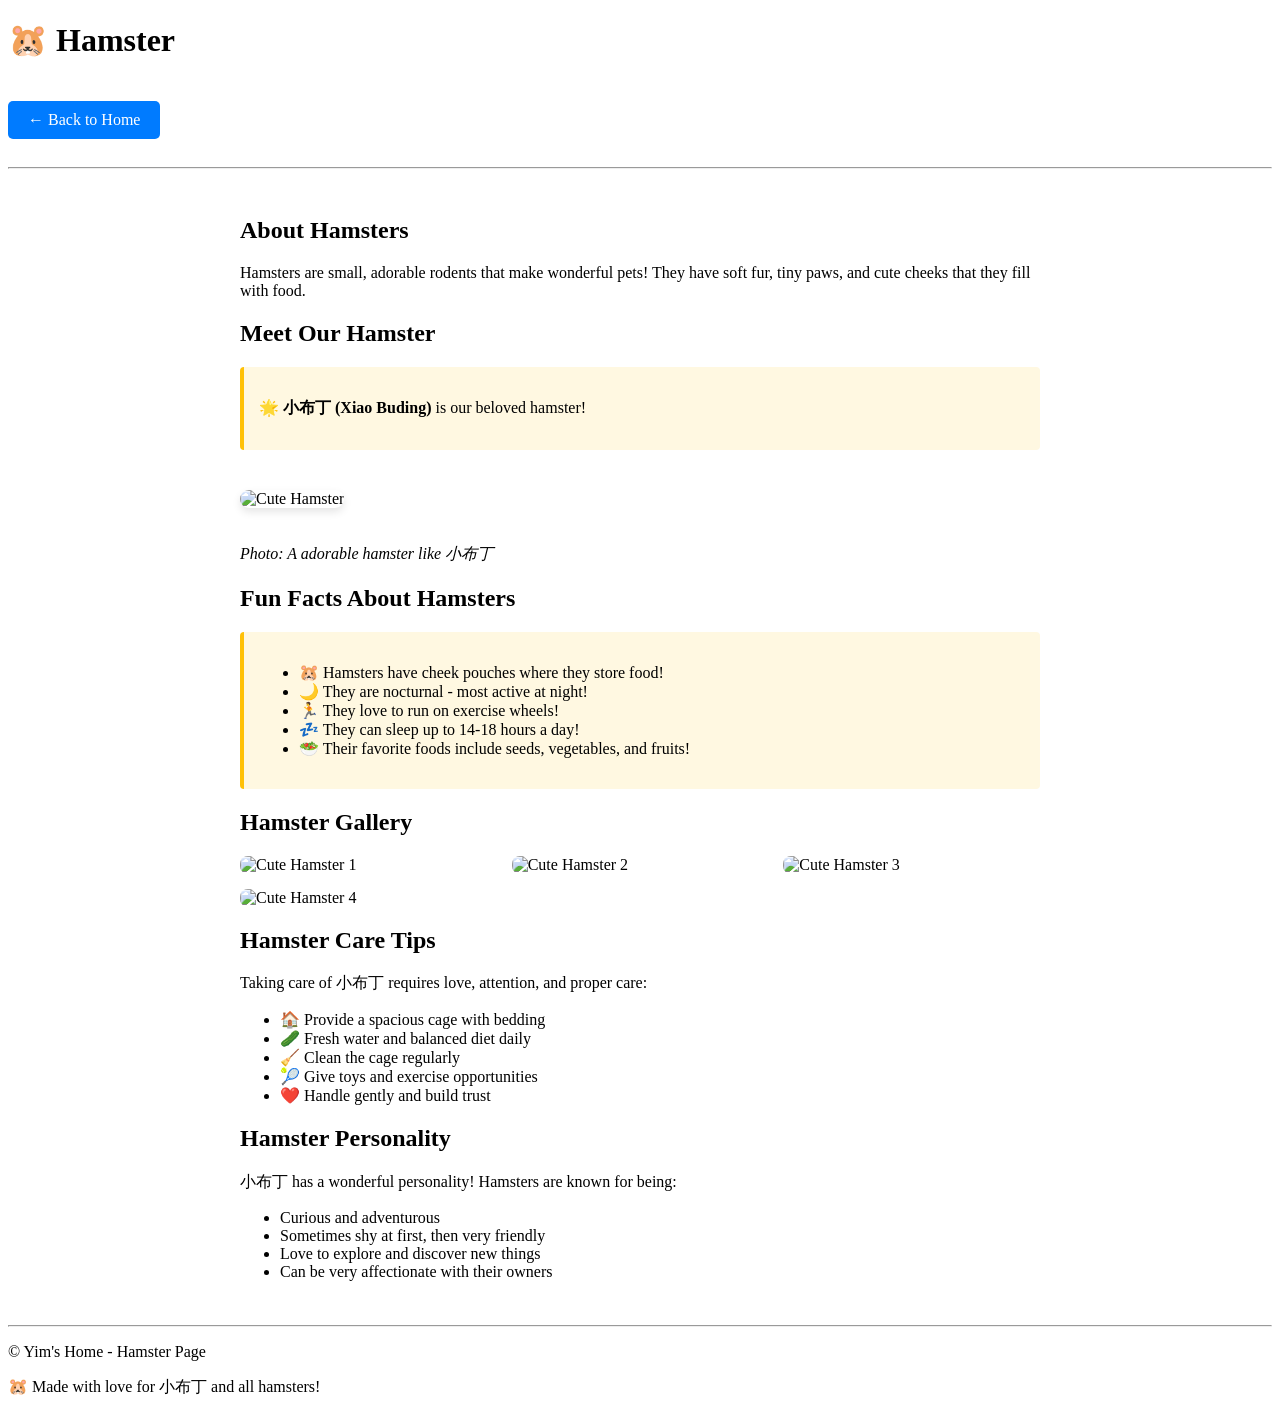
==== hamster/index.html @ 4decce42 "Add hamster page with 小布丁 content" ====
<!DOCTYPE html>
<html lang="en">

<head>
  <title>Hamster 🐹 - Yim's Home</title>
  <meta charset="UTF-8">
  <meta name="viewport" content="width=device-width, initial-scale=1.0">
  <link rel="stylesheet" href="https://lsong.org/css/stylesheet.css">
  <link rel="stylesheet" href="../style.css">
  <style>
    .hamster-container {
      max-width: 800px;
      margin: 0 auto;
      padding: 20px;
    }
    
    .hamster-image {
      width: 100%;
      max-width: 600px;
      height: auto;
      border-radius: 10px;
      margin: 20px 0;
      box-shadow: 0 4px 8px rgba(0,0,0,0.1);
    }
    
    .hamster-gallery {
      display: grid;
      grid-template-columns: repeat(auto-fit, minmax(200px, 1fr));
      gap: 15px;
      margin: 20px 0;
    }
    
    .hamster-gallery img {
      width: 100%;
      height: auto;
      border-radius: 8px;
      transition: transform 0.3s ease;
    }
    
    .hamster-gallery img:hover {
      transform: scale(1.05);
    }
    
    .fact-box {
      background-color: #fff8e1;
      border-left: 4px solid #ffc107;
      padding: 15px;
      margin: 20px 0;
      border-radius: 4px;
    }
    
    .back-link {
      display: inline-block;
      margin: 20px 0;
      padding: 10px 20px;
      background-color: #007bff;
      color: white;
      text-decoration: none;
      border-radius: 5px;
    }
    
    .back-link:hover {
      background-color: #0056b3;
    }
  </style>
</head>

<body class="container">
  <header class="header">
    <h1>🐹 Hamster</h1>
    <a href="../" class="back-link">← Back to Home</a>
    <hr />
  </header>

  <main class="hamster-container">
    <section>
      <h2>About Hamsters</h2>
      <p>Hamsters are small, adorable rodents that make wonderful pets! They have soft fur, tiny paws, and cute cheeks that they fill with food.</p>
    </section>

    <section>
      <h2>Meet Our Hamster</h2>
      <div class="fact-box">
        <p>🌟 <strong>小布丁 (Xiao Buding)</strong> is our beloved hamster!</p>
      </div>
      
      <!-- Cute hamster image placeholder -->
      <img 
        src="https://images.unsplash.com/photo-1525097437325-696f7318c666?w=600&h=400&fit=crop" 
        alt="Cute Hamster" 
        class="hamster-image"
      />
      <p><em>Photo: A adorable hamster like 小布丁</em></p>
    </section>

    <section>
      <h2>Fun Facts About Hamsters</h2>
      <div class="fact-box">
        <ul>
          <li>🐹 Hamsters have cheek pouches where they store food!</li>
          <li>🌙 They are nocturnal - most active at night!</li>
          <li>🏃 They love to run on exercise wheels!</li>
          <li>💤 They can sleep up to 14-18 hours a day!</li>
          <li>🥗 Their favorite foods include seeds, vegetables, and fruits!</li>
        </ul>
      </div>
    </section>

    <section>
      <h2>Hamster Gallery</h2>
      <div class="hamster-gallery">
        <img src="https://images.unsplash.com/photo-1518440464709-1157d8378438?w=300&h=300&fit=crop" alt="Cute Hamster 1">
        <img src="https://images.unsplash.com/photo-1499349982488-36c006715f0c?w=300&h=300&fit=crop" alt="Cute Hamster 2">
        <img src="https://images.unsplash.com/photo-1473725328174-d6d89e08d1f8?w=300&h=300&fit=crop" alt="Cute Hamster 3">
        <img src="https://images.unsplash.com/photo-1515463138280-91ee598a7d3a?w=300&h=300&fit=crop" alt="Cute Hamster 4">
      </div>
    </section>

    <section>
      <h2>Hamster Care Tips</h2>
      <p>Taking care of 小布丁 requires love, attention, and proper care:</p>
      <ul>
        <li>🏠 Provide a spacious cage with bedding</li>
        <li>🥒 Fresh water and balanced diet daily</li>
        <li>🧹 Clean the cage regularly</li>
        <li>🎾 Give toys and exercise opportunities</li>
        <li>❤️ Handle gently and build trust</li>
      </ul>
    </section>

    <section>
      <h2>Hamster Personality</h2>
      <p>小布丁 has a wonderful personality! Hamsters are known for being:</p>
      <ul>
        <li>Curious and adventurous</li>
        <li>Sometimes shy at first, then very friendly</li>
        <li>Love to explore and discover new things</li>
        <li>Can be very affectionate with their owners</li>
      </ul>
    </section>
  </main>

  <footer>
    <hr />
    <p>&copy; Yim's Home - Hamster Page</p>
    <p>🐹 Made with love for 小布丁 and all hamsters!</p>
  </footer>
</body>

</html>
---- style.css ----
.bitcoin {
  float: right;
  margin-right: 160px;
  cursor: pointer;
}

.bitcoin {
  position: relative;
  top: -10px;
  left: -10px;
  animation: x 1s infinite;
  -webkit-animation: x 1s infinite;
  -moz-animation: x 1s infinite;
  -o-animation: x 1s infinite;
}

@keyframes x {

  0%,
  16.7% {
    box-shadow: 80px 30px 0 0 rgba(0, 0, 0, 1), 90px 30px 0 0 rgba(0, 0, 0, 1),
      100px 30px 0 0 rgba(0, 0, 0, 1), 110px 30px 0 0 rgba(0, 0, 0, 1),
      120px 30px 0 0 rgba(0, 0, 0, 1), 130px 30px 0 0 rgba(0, 0, 0, 1),
      60px 40px 0 0 rgba(0, 0, 0, 1), 70px 40px 0 0 rgba(0, 0, 0, 1),
      80px 40px 0 0 rgba(177, 96, 0, 1), 90px 40px 0 0 rgba(177, 96, 0, 1),
      100px 40px 0 0 rgba(197, 107, 0, 1), 110px 40px 0 0 rgba(197, 107, 0, 1),
      120px 40px 0 0 rgba(210, 113, 0, 1), 130px 40px 0 0 rgba(210, 113, 0, 1),
      140px 40px 0 0 rgba(0, 0, 0, 1), 150px 40px 0 0 rgba(0, 0, 0, 1),
      50px 50px 0 0 rgba(0, 0, 0, 1), 60px 50px 0 0 rgba(177, 96, 0, 1),
      70px 50px 0 0 rgba(216, 130, 4, 1), 80px 50px 0 0 rgba(255, 155, 34, 1),
      90px 50px 0 0 rgba(255, 155, 34, 1), 100px 50px 0 0 rgba(255, 155, 34, 1),
      110px 50px 0 0 rgba(255, 155, 34, 1), 120px 50px 0 0 rgba(255, 155, 34, 1),
      130px 50px 0 0 rgba(255, 155, 34, 1), 140px 50px 0 0 rgba(255, 155, 34, 1),
      150px 50px 0 0 rgba(255, 182, 93, 1), 160px 50px 0 0 rgba(0, 0, 0, 1),
      40px 60px 0 0 rgba(0, 0, 0, 1), 50px 60px 0 0 rgba(177, 96, 0, 1),
      60px 60px 0 0 rgba(216, 130, 4, 1), 70px 60px 0 0 rgba(255, 155, 34, 1),
      80px 60px 0 0 rgba(255, 182, 93, 1), 90px 60px 0 0 rgba(255, 255, 255, 1),
      100px 60px 0 0 rgba(208, 114, 0, 1), 110px 60px 0 0 rgba(255, 255, 255, 1),
      120px 60px 0 0 rgba(208, 114, 0, 1), 130px 60px 0 0 rgba(255, 144, 0, 1),
      140px 60px 0 0 rgba(255, 155, 34, 1), 150px 60px 0 0 rgba(255, 155, 34, 1),
      160px 60px 0 0 rgba(255, 182, 93, 1), 170px 60px 0 0 rgba(0, 0, 0, 1),
      40px 70px 0 0 rgba(0, 0, 0, 1), 50px 70px 0 0 rgba(177, 96, 0, 1),
      60px 70px 0 0 rgba(255, 155, 34, 1), 70px 70px 0 0 rgba(255, 155, 34, 1),
      80px 70px 0 0 rgba(255, 255, 255, 1), 90px 70px 0 0 rgba(255, 255, 255, 1),
      100px 70px 0 0 rgba(255, 255, 255, 1),
      110px 70px 0 0 rgba(255, 255, 255, 1),
      120px 70px 0 0 rgba(255, 255, 255, 1), 130px 70px 0 0 rgba(255, 144, 0, 1),
      140px 70px 0 0 rgba(255, 144, 0, 1), 150px 70px 0 0 rgba(255, 144, 0, 1),
      160px 70px 0 0 rgba(255, 182, 93, 1), 170px 70px 0 0 rgba(0, 0, 0, 1),
      30px 80px 0 0 rgba(0, 0, 0, 1), 40px 80px 0 0 rgba(177, 96, 0, 1),
      50px 80px 0 0 rgba(243, 146, 6, 1), 60px 80px 0 0 rgba(255, 155, 34, 1),
      70px 80px 0 0 rgba(255, 138, 0, 1), 80px 80px 0 0 rgba(255, 255, 255, 1),
      90px 80px 0 0 rgba(212, 115, 0, 1), 100px 80px 0 0 rgba(212, 115, 0, 1),
      110px 80px 0 0 rgba(212, 115, 0, 1), 120px 80px 0 0 rgba(212, 115, 0, 1),
      130px 80px 0 0 rgba(255, 255, 255, 1), 140px 80px 0 0 rgba(208, 114, 0, 1),
      150px 80px 0 0 rgba(255, 144, 0, 1), 160px 80px 0 0 rgba(255, 155, 34, 1),
      170px 80px 0 0 rgba(255, 182, 93, 1), 180px 80px 0 0 rgba(0, 0, 0, 1),
      30px 90px 0 0 rgba(0, 0, 0, 1), 40px 90px 0 0 rgba(177, 96, 0, 1),
      50px 90px 0 0 rgba(243, 146, 6, 1), 60px 90px 0 0 rgba(255, 155, 34, 1),
      70px 90px 0 0 rgba(255, 138, 0, 1), 80px 90px 0 0 rgba(255, 255, 255, 1),
      90px 90px 0 0 rgba(208, 114, 0, 1), 100px 90px 0 0 rgba(255, 152, 0, 1),
      110px 90px 0 0 rgba(255, 152, 0, 1), 120px 90px 0 0 rgba(255, 144, 0, 1),
      130px 90px 0 0 rgba(255, 255, 255, 1), 140px 90px 0 0 rgba(208, 114, 0, 1),
      150px 90px 0 0 rgba(255, 144, 0, 1), 160px 90px 0 0 rgba(255, 155, 34, 1),
      170px 90px 0 0 rgba(255, 182, 93, 1), 180px 90px 0 0 rgba(0, 0, 0, 1),
      30px 100px 0 0 rgba(0, 0, 0, 1), 40px 100px 0 0 rgba(177, 96, 0, 1),
      50px 100px 0 0 rgba(243, 146, 6, 1), 60px 100px 0 0 rgba(255, 155, 34, 1),
      70px 100px 0 0 rgba(255, 138, 0, 1), 80px 100px 0 0 rgba(255, 255, 255, 1),
      90px 100px 0 0 rgba(255, 255, 255, 1),
      100px 100px 0 0 rgba(255, 255, 255, 1),
      110px 100px 0 0 rgba(255, 255, 255, 1),
      120px 100px 0 0 rgba(255, 255, 255, 1),
      130px 100px 0 0 rgba(201, 109, 0, 1), 140px 100px 0 0 rgba(255, 139, 0, 1),
      150px 100px 0 0 rgba(255, 144, 0, 1),
      160px 100px 0 0 rgba(255, 155, 34, 1),
      170px 100px 0 0 rgba(255, 182, 93, 1), 180px 100px 0 0 rgba(0, 0, 0, 1),
      30px 110px 0 0 rgba(0, 0, 0, 1), 40px 110px 0 0 rgba(177, 96, 0, 1),
      50px 110px 0 0 rgba(243, 146, 6, 1), 60px 110px 0 0 rgba(255, 155, 34, 1),
      70px 110px 0 0 rgba(255, 138, 0, 1), 80px 110px 0 0 rgba(255, 255, 255, 1),
      90px 110px 0 0 rgba(212, 115, 0, 1), 100px 110px 0 0 rgba(212, 115, 0, 1),
      110px 110px 0 0 rgba(212, 115, 0, 1), 120px 110px 0 0 rgba(212, 115, 0, 1),
      130px 110px 0 0 rgba(255, 255, 255, 1),
      140px 110px 0 0 rgba(208, 114, 0, 1), 150px 110px 0 0 rgba(255, 144, 0, 1),
      160px 110px 0 0 rgba(255, 155, 34, 1),
      170px 110px 0 0 rgba(255, 182, 93, 1), 180px 110px 0 0 rgba(0, 0, 0, 1),
      30px 120px 0 0 rgba(0, 0, 0, 1), 40px 120px 0 0 rgba(177, 96, 0, 1),
      50px 120px 0 0 rgba(243, 146, 6, 1), 60px 120px 0 0 rgba(255, 155, 34, 1),
      70px 120px 0 0 rgba(255, 138, 0, 1), 80px 120px 0 0 rgba(255, 255, 255, 1),
      90px 120px 0 0 rgba(208, 114, 0, 1), 100px 120px 0 0 rgba(255, 152, 0, 1),
      110px 120px 0 0 rgba(255, 152, 0, 1), 120px 120px 0 0 rgba(255, 144, 0, 1),
      130px 120px 0 0 rgba(255, 255, 255, 1),
      140px 120px 0 0 rgba(208, 114, 0, 1), 150px 120px 0 0 rgba(255, 144, 0, 1),
      160px 120px 0 0 rgba(255, 155, 34, 1),
      170px 120px 0 0 rgba(255, 182, 93, 1), 180px 120px 0 0 rgba(0, 0, 0, 1),
      30px 130px 0 0 rgba(0, 0, 0, 1), 40px 130px 0 0 rgba(177, 96, 0, 1),
      50px 130px 0 0 rgba(243, 146, 6, 1), 60px 130px 0 0 rgba(255, 155, 34, 1),
      70px 130px 0 0 rgba(255, 138, 0, 1), 80px 130px 0 0 rgba(255, 255, 255, 1),
      90px 130px 0 0 rgba(255, 255, 255, 1),
      100px 130px 0 0 rgba(255, 255, 255, 1),
      110px 130px 0 0 rgba(255, 255, 255, 1),
      120px 130px 0 0 rgba(255, 255, 255, 1),
      130px 130px 0 0 rgba(208, 114, 0, 1), 140px 130px 0 0 rgba(255, 139, 0, 1),
      150px 130px 0 0 rgba(255, 144, 0, 1),
      160px 130px 0 0 rgba(255, 155, 34, 1),
      170px 130px 0 0 rgba(255, 182, 93, 1), 180px 130px 0 0 rgba(0, 0, 0, 1),
      40px 140px 0 0 rgba(0, 0, 0, 1), 50px 140px 0 0 rgba(216, 130, 4, 1),
      60px 140px 0 0 rgba(255, 155, 34, 1), 70px 140px 0 0 rgba(255, 144, 0, 1),
      80px 140px 0 0 rgba(255, 139, 0, 1), 90px 140px 0 0 rgba(255, 255, 255, 1),
      100px 140px 0 0 rgba(189, 103, 0, 1),
      110px 140px 0 0 rgba(255, 255, 255, 1),
      120px 140px 0 0 rgba(212, 115, 0, 1), 130px 140px 0 0 rgba(255, 139, 0, 1),
      140px 140px 0 0 rgba(247, 144, 2, 1),
      150px 140px 0 0 rgba(255, 155, 34, 1),
      160px 140px 0 0 rgba(255, 174, 77, 1), 170px 140px 0 0 rgba(0, 0, 0, 1),
      40px 150px 0 0 rgba(0, 0, 0, 1), 50px 150px 0 0 rgba(177, 96, 0, 1),
      60px 150px 0 0 rgba(197, 118, 2, 1), 70px 150px 0 0 rgba(255, 155, 34, 1),
      80px 150px 0 0 rgba(255, 138, 0, 1), 90px 150px 0 0 rgba(255, 144, 0, 1),
      100px 150px 0 0 rgba(255, 139, 0, 1), 110px 150px 0 0 rgba(255, 144, 0, 1),
      120px 150px 0 0 rgba(255, 139, 0, 1),
      130px 150px 0 0 rgba(255, 155, 34, 1),
      140px 150px 0 0 rgba(255, 155, 34, 1),
      150px 150px 0 0 rgba(255, 174, 77, 1),
      160px 150px 0 0 rgba(255, 182, 93, 1), 170px 150px 0 0 rgba(0, 0, 0, 1),
      50px 160px 0 0 rgba(0, 0, 0, 1), 60px 160px 0 0 rgba(177, 96, 0, 1),
      70px 160px 0 0 rgba(208, 114, 0, 1), 80px 160px 0 0 rgba(255, 155, 34, 1),
      90px 160px 0 0 rgba(255, 155, 34, 1),
      100px 160px 0 0 rgba(255, 155, 34, 1),
      110px 160px 0 0 rgba(255, 155, 34, 1),
      120px 160px 0 0 rgba(255, 155, 34, 1),
      130px 160px 0 0 rgba(255, 174, 77, 1),
      140px 160px 0 0 rgba(255, 182, 93, 1),
      150px 160px 0 0 rgba(255, 182, 93, 1), 160px 160px 0 0 rgba(0, 0, 0, 1),
      60px 170px 0 0 rgba(0, 0, 0, 1), 70px 170px 0 0 rgba(0, 0, 0, 1),
      80px 170px 0 0 rgba(208, 114, 0, 1), 90px 170px 0 0 rgba(255, 182, 93, 1),
      100px 170px 0 0 rgba(255, 174, 77, 1),
      110px 170px 0 0 rgba(255, 174, 77, 1),
      120px 170px 0 0 rgba(255, 182, 93, 1),
      130px 170px 0 0 rgba(255, 182, 93, 1), 140px 170px 0 0 rgba(0, 0, 0, 1),
      150px 170px 0 0 rgba(0, 0, 0, 1), 80px 180px 0 0 rgba(0, 0, 0, 1),
      90px 180px 0 0 rgba(0, 0, 0, 1), 100px 180px 0 0 rgba(0, 0, 0, 1),
      110px 180px 0 0 rgba(0, 0, 0, 1), 120px 180px 0 0 rgba(0, 0, 0, 1),
      130px 180px 0 0 rgba(0, 0, 0, 1);
    height: 10px;
    width: 10px;
  }

  16.71%,
  28.6% {
    box-shadow: 80px 30px 0 0 rgba(0, 0, 0, 1), 90px 30px 0 0 rgba(0, 0, 0, 1),
      100px 30px 0 0 rgba(0, 0, 0, 1), 110px 30px 0 0 rgba(0, 0, 0, 1),
      120px 30px 0 0 rgba(0, 0, 0, 1), 130px 30px 0 0 rgba(0, 0, 0, 1),
      60px 40px 0 0 rgba(0, 0, 0, 1), 70px 40px 0 0 rgba(0, 0, 0, 1),
      80px 40px 0 0 rgba(177, 96, 0, 1), 90px 40px 0 0 rgba(177, 96, 0, 1),
      100px 40px 0 0 rgba(197, 107, 0, 1), 110px 40px 0 0 rgba(197, 107, 0, 1),
      120px 40px 0 0 rgba(210, 113, 0, 1), 130px 40px 0 0 rgba(210, 113, 0, 1),
      140px 40px 0 0 rgba(0, 0, 0, 1), 150px 40px 0 0 rgba(0, 0, 0, 1),
      50px 50px 0 0 rgba(0, 0, 0, 1), 60px 50px 0 0 rgba(177, 96, 0, 1),
      70px 50px 0 0 rgba(216, 130, 4, 1), 80px 50px 0 0 rgba(255, 155, 34, 1),
      90px 50px 0 0 rgba(255, 155, 34, 1), 100px 50px 0 0 rgba(255, 155, 34, 1),
      110px 50px 0 0 rgba(255, 155, 34, 1), 120px 50px 0 0 rgba(255, 155, 34, 1),
      130px 50px 0 0 rgba(255, 155, 34, 1), 140px 50px 0 0 rgba(255, 155, 34, 1),
      150px 50px 0 0 rgba(255, 182, 93, 1), 160px 50px 0 0 rgba(0, 0, 0, 1),
      40px 60px 0 0 rgba(0, 0, 0, 1), 50px 60px 0 0 rgba(177, 96, 0, 1),
      60px 60px 0 0 rgba(216, 130, 4, 1), 70px 60px 0 0 rgba(255, 155, 34, 1),
      80px 60px 0 0 rgba(255, 182, 93, 1), 90px 60px 0 0 rgba(255, 255, 255, 1),
      100px 60px 0 0 rgba(208, 114, 0, 1), 110px 60px 0 0 rgba(255, 255, 255, 1),
      120px 60px 0 0 rgba(208, 114, 0, 1), 130px 60px 0 0 rgba(255, 144, 0, 1),
      140px 60px 0 0 rgba(255, 155, 34, 1), 150px 60px 0 0 rgba(255, 155, 34, 1),
      160px 60px 0 0 rgba(255, 182, 93, 1), 170px 60px 0 0 rgba(0, 0, 0, 1),
      40px 70px 0 0 rgba(0, 0, 0, 1), 50px 70px 0 0 rgba(177, 96, 0, 1),
      60px 70px 0 0 rgba(255, 155, 34, 1), 70px 70px 0 0 rgba(255, 155, 34, 1),
      80px 70px 0 0 rgba(255, 255, 255, 1), 90px 70px 0 0 rgba(255, 255, 255, 1),
      100px 70px 0 0 rgba(255, 255, 255, 1),
      110px 70px 0 0 rgba(255, 255, 255, 1),
      120px 70px 0 0 rgba(255, 255, 255, 1), 130px 70px 0 0 rgba(255, 144, 0, 1),
      140px 70px 0 0 rgba(255, 144, 0, 1), 150px 70px 0 0 rgba(255, 144, 0, 1),
      160px 70px 0 0 rgba(255, 182, 93, 1), 170px 70px 0 0 rgba(0, 0, 0, 1),
      30px 80px 0 0 rgba(0, 0, 0, 1), 40px 80px 0 0 rgba(177, 96, 0, 1),
      50px 80px 0 0 rgba(243, 146, 6, 1), 60px 80px 0 0 rgba(255, 155, 34, 1),
      70px 80px 0 0 rgba(255, 138, 0, 1), 80px 80px 0 0 rgba(255, 255, 255, 1),
      90px 80px 0 0 rgba(212, 115, 0, 1), 100px 80px 0 0 rgba(212, 115, 0, 1),
      110px 80px 0 0 rgba(212, 115, 0, 1), 120px 80px 0 0 rgba(212, 115, 0, 1),
      130px 80px 0 0 rgba(255, 255, 255, 1), 140px 80px 0 0 rgba(208, 114, 0, 1),
      150px 80px 0 0 rgba(255, 144, 0, 1), 160px 80px 0 0 rgba(255, 155, 34, 1),
      170px 80px 0 0 rgba(255, 182, 93, 1), 180px 80px 0 0 rgba(0, 0, 0, 1),
      30px 90px 0 0 rgba(0, 0, 0, 1), 40px 90px 0 0 rgba(177, 96, 0, 1),
      50px 90px 0 0 rgba(243, 146, 6, 1), 60px 90px 0 0 rgba(255, 155, 34, 1),
      70px 90px 0 0 rgba(255, 138, 0, 1), 80px 90px 0 0 rgba(255, 255, 255, 1),
      90px 90px 0 0 rgba(208, 114, 0, 1), 100px 90px 0 0 rgba(255, 152, 0, 1),
      110px 90px 0 0 rgba(255, 152, 0, 1), 120px 90px 0 0 rgba(255, 144, 0, 1),
      130px 90px 0 0 rgba(255, 255, 255, 1), 140px 90px 0 0 rgba(208, 114, 0, 1),
      150px 90px 0 0 rgba(255, 144, 0, 1), 160px 90px 0 0 rgba(255, 155, 34, 1),
      170px 90px 0 0 rgba(255, 182, 93, 1), 180px 90px 0 0 rgba(0, 0, 0, 1),
      30px 100px 0 0 rgba(0, 0, 0, 1), 40px 100px 0 0 rgba(177, 96, 0, 1),
      50px 100px 0 0 rgba(243, 146, 6, 1), 60px 100px 0 0 rgba(255, 155, 34, 1),
      70px 100px 0 0 rgba(255, 138, 0, 1), 80px 100px 0 0 rgba(255, 255, 255, 1),
      90px 100px 0 0 rgba(255, 255, 255, 1),
      100px 100px 0 0 rgba(255, 255, 255, 1),
      110px 100px 0 0 rgba(255, 255, 255, 1),
      120px 100px 0 0 rgba(255, 255, 255, 1),
      130px 100px 0 0 rgba(201, 109, 0, 1), 140px 100px 0 0 rgba(255, 139, 0, 1),
      150px 100px 0 0 rgba(255, 144, 0, 1),
      160px 100px 0 0 rgba(255, 155, 34, 1),
      170px 100px 0 0 rgba(255, 182, 93, 1), 180px 100px 0 0 rgba(0, 0, 0, 1),
      30px 110px 0 0 rgba(0, 0, 0, 1), 40px 110px 0 0 rgba(177, 96, 0, 1),
      50px 110px 0 0 rgba(243, 146, 6, 1), 60px 110px 0 0 rgba(255, 155, 34, 1),
      70px 110px 0 0 rgba(255, 138, 0, 1), 80px 110px 0 0 rgba(255, 255, 255, 1),
      90px 110px 0 0 rgba(212, 115, 0, 1), 100px 110px 0 0 rgba(212, 115, 0, 1),
      110px 110px 0 0 rgba(212, 115, 0, 1), 120px 110px 0 0 rgba(212, 115, 0, 1),
      130px 110px 0 0 rgba(255, 255, 255, 1),
      140px 110px 0 0 rgba(208, 114, 0, 1), 150px 110px 0 0 rgba(255, 144, 0, 1),
      160px 110px 0 0 rgba(255, 155, 34, 1),
      170px 110px 0 0 rgba(255, 182, 93, 1), 180px 110px 0 0 rgba(0, 0, 0, 1),
      30px 120px 0 0 rgba(0, 0, 0, 1), 40px 120px 0 0 rgba(177, 96, 0, 1),
      50px 120px 0 0 rgba(243, 146, 6, 1), 60px 120px 0 0 rgba(255, 155, 34, 1),
      70px 120px 0 0 rgba(255, 138, 0, 1), 80px 120px 0 0 rgba(255, 255, 255, 1),
      90px 120px 0 0 rgba(208, 114, 0, 1), 100px 120px 0 0 rgba(255, 152, 0, 1),
      110px 120px 0 0 rgba(255, 152, 0, 1), 120px 120px 0 0 rgba(255, 144, 0, 1),
      130px 120px 0 0 rgba(255, 255, 255, 1),
      140px 120px 0 0 rgba(208, 114, 0, 1), 150px 120px 0 0 rgba(255, 144, 0, 1),
      160px 120px 0 0 rgba(255, 155, 34, 1),
      170px 120px 0 0 rgba(255, 182, 93, 1), 180px 120px 0 0 rgba(0, 0, 0, 1),
      30px 130px 0 0 rgba(0, 0, 0, 1), 40px 130px 0 0 rgba(177, 96, 0, 1),
      50px 130px 0 0 rgba(243, 146, 6, 1), 60px 130px 0 0 rgba(255, 155, 34, 1),
      70px 130px 0 0 rgba(255, 138, 0, 1), 80px 130px 0 0 rgba(255, 255, 255, 1),
      90px 130px 0 0 rgba(255, 255, 255, 1),
      100px 130px 0 0 rgba(255, 255, 255, 1),
      110px 130px 0 0 rgba(255, 255, 255, 1),
      120px 130px 0 0 rgba(255, 255, 255, 1),
      130px 130px 0 0 rgba(208, 114, 0, 1), 140px 130px 0 0 rgba(255, 139, 0, 1),
      150px 130px 0 0 rgba(255, 144, 0, 1),
      160px 130px 0 0 rgba(255, 155, 34, 1),
      170px 130px 0 0 rgba(255, 182, 93, 1), 180px 130px 0 0 rgba(0, 0, 0, 1),
      40px 140px 0 0 rgba(0, 0, 0, 1), 50px 140px 0 0 rgba(216, 130, 4, 1),
      60px 140px 0 0 rgba(255, 155, 34, 1), 70px 140px 0 0 rgba(255, 144, 0, 1),
      80px 140px 0 0 rgba(255, 139, 0, 1), 90px 140px 0 0 rgba(255, 255, 255, 1),
      100px 140px 0 0 rgba(189, 103, 0, 1),
      110px 140px 0 0 rgba(255, 255, 255, 1),
      120px 140px 0 0 rgba(212, 115, 0, 1), 130px 140px 0 0 rgba(255, 139, 0, 1),
      140px 140px 0 0 rgba(247, 144, 2, 1),
      150px 140px 0 0 rgba(255, 155, 34, 1),
      160px 140px 0 0 rgba(255, 174, 77, 1), 170px 140px 0 0 rgba(0, 0, 0, 1),
      40px 150px 0 0 rgba(0, 0, 0, 1), 50px 150px 0 0 rgba(177, 96, 0, 1),
      60px 150px 0 0 rgba(197, 118, 2, 1), 70px 150px 0 0 rgba(255, 155, 34, 1),
      80px 150px 0 0 rgba(255, 138, 0, 1), 90px 150px 0 0 rgba(255, 144, 0, 1),
      100px 150px 0 0 rgba(255, 139, 0, 1), 110px 150px 0 0 rgba(255, 144, 0, 1),
      120px 150px 0 0 rgba(255, 139, 0, 1),
      130px 150px 0 0 rgba(255, 155, 34, 1),
      140px 150px 0 0 rgba(255, 155, 34, 1),
      150px 150px 0 0 rgba(255, 174, 77, 1),
      160px 150px 0 0 rgba(255, 182, 93, 1), 170px 150px 0 0 rgba(0, 0, 0, 1),
      50px 160px 0 0 rgba(0, 0, 0, 1), 60px 160px 0 0 rgba(177, 96, 0, 1),
      70px 160px 0 0 rgba(208, 114, 0, 1), 80px 160px 0 0 rgba(255, 155, 34, 1),
      90px 160px 0 0 rgba(255, 155, 34, 1),
      100px 160px 0 0 rgba(255, 155, 34, 1),
      110px 160px 0 0 rgba(255, 155, 34, 1),
      120px 160px 0 0 rgba(255, 155, 34, 1),
      130px 160px 0 0 rgba(255, 174, 77, 1),
      140px 160px 0 0 rgba(255, 182, 93, 1),
      150px 160px 0 0 rgba(255, 182, 93, 1), 160px 160px 0 0 rgba(0, 0, 0, 1),
      60px 170px 0 0 rgba(0, 0, 0, 1), 70px 170px 0 0 rgba(0, 0, 0, 1),
      80px 170px 0 0 rgba(208, 114, 0, 1), 90px 170px 0 0 rgba(255, 182, 93, 1),
      100px 170px 0 0 rgba(255, 174, 77, 1),
      110px 170px 0 0 rgba(255, 174, 77, 1),
      120px 170px 0 0 rgba(255, 182, 93, 1),
      130px 170px 0 0 rgba(255, 182, 93, 1), 140px 170px 0 0 rgba(0, 0, 0, 1),
      150px 170px 0 0 rgba(0, 0, 0, 1), 80px 180px 0 0 rgba(0, 0, 0, 1),
      90px 180px 0 0 rgba(0, 0, 0, 1), 100px 180px 0 0 rgba(0, 0, 0, 1),
      110px 180px 0 0 rgba(0, 0, 0, 1), 120px 180px 0 0 rgba(0, 0, 0, 1),
      130px 180px 0 0 rgba(0, 0, 0, 1);
    height: 10px;
    width: 10px;
  }

  28.610000000000003%,
  42.9% {
    box-shadow: 80px 30px 0 0 rgba(0, 0, 0, 1), 90px 30px 0 0 rgba(0, 0, 0, 1),
      100px 30px 0 0 rgba(0, 0, 0, 1), 110px 30px 0 0 rgba(0, 0, 0, 1),
      120px 30px 0 0 rgba(0, 0, 0, 1), 130px 30px 0 0 rgba(0, 0, 0, 1),
      70px 40px 0 0 rgba(0, 0, 0, 1), 80px 40px 0 0 rgba(177, 96, 0, 1),
      90px 40px 0 0 rgba(177, 96, 0, 1), 100px 40px 0 0 rgba(197, 107, 0, 1),
      110px 40px 0 0 rgba(197, 107, 0, 1), 120px 40px 0 0 rgba(210, 113, 0, 1),
      130px 40px 0 0 rgba(210, 113, 0, 1), 140px 40px 0 0 rgba(0, 0, 0, 1),
      60px 50px 0 0 rgba(0, 0, 0, 1), 70px 50px 0 0 rgba(216, 130, 4, 1),
      80px 50px 0 0 rgba(255, 155, 34, 1), 90px 50px 0 0 rgba(255, 155, 34, 1),
      100px 50px 0 0 rgba(255, 155, 34, 1), 110px 50px 0 0 rgba(255, 155, 34, 1),
      120px 50px 0 0 rgba(226, 124, 1, 1), 130px 50px 0 0 rgba(226, 124, 1, 1),
      140px 50px 0 0 rgba(226, 124, 1, 1), 150px 50px 0 0 rgba(0, 0, 0, 1),
      50px 60px 0 0 rgba(0, 0, 0, 1), 60px 60px 0 0 rgba(216, 130, 4, 1),
      70px 60px 0 0 rgba(255, 155, 34, 1), 80px 60px 0 0 rgba(255, 182, 93, 1),
      90px 60px 0 0 rgba(255, 139, 0, 1), 100px 60px 0 0 rgba(255, 255, 255, 1),
      110px 60px 0 0 rgba(255, 139, 0, 1), 120px 60px 0 0 rgba(226, 226, 226, 1),
      130px 60px 0 0 rgba(255, 144, 0, 1), 140px 60px 0 0 rgba(226, 124, 1, 1),
      150px 60px 0 0 rgba(226, 124, 1, 1), 160px 60px 0 0 rgba(0, 0, 0, 1),
      50px 70px 0 0 rgba(0, 0, 0, 1), 60px 70px 0 0 rgba(255, 174, 77, 1),
      70px 70px 0 0 rgba(255, 155, 34, 1), 80px 70px 0 0 rgba(255, 139, 0, 1),
      90px 70px 0 0 rgba(255, 255, 255, 1),
      100px 70px 0 0 rgba(255, 255, 255, 1),
      110px 70px 0 0 rgba(239, 239, 239, 1),
      120px 70px 0 0 rgba(226, 226, 226, 1),
      130px 70px 0 0 rgba(226, 226, 226, 1), 140px 70px 0 0 rgba(226, 124, 1, 1),
      150px 70px 0 0 rgba(226, 124, 1, 1), 160px 70px 0 0 rgba(0, 0, 0, 1),
      40px 80px 0 0 rgba(0, 0, 0, 1), 50px 80px 0 0 rgba(255, 182, 93, 1),
      60px 80px 0 0 rgba(255, 174, 77, 1), 70px 80px 0 0 rgba(255, 138, 0, 1),
      80px 80px 0 0 rgba(255, 139, 0, 1), 90px 80px 0 0 rgba(255, 255, 255, 1),
      100px 80px 0 0 rgba(208, 114, 0, 1), 110px 80px 0 0 rgba(208, 114, 0, 1),
      120px 80px 0 0 rgba(208, 114, 0, 1), 130px 80px 0 0 rgba(208, 114, 0, 1),
      140px 80px 0 0 rgba(214, 212, 212, 1), 150px 80px 0 0 rgba(226, 124, 1, 1),
      160px 80px 0 0 rgba(226, 124, 1, 1), 170px 80px 0 0 rgba(0, 0, 0, 1),
      40px 90px 0 0 rgba(0, 0, 0, 1), 50px 90px 0 0 rgba(255, 182, 93, 1),
      60px 90px 0 0 rgba(255, 155, 34, 1), 70px 90px 0 0 rgba(255, 138, 0, 1),
      80px 90px 0 0 rgba(255, 139, 0, 1), 90px 90px 0 0 rgba(255, 255, 255, 1),
      100px 90px 0 0 rgba(193, 105, 3, 1), 110px 90px 0 0 rgba(255, 152, 0, 1),
      120px 90px 0 0 rgba(255, 144, 0, 1), 130px 90px 0 0 rgba(226, 124, 1, 1),
      140px 90px 0 0 rgba(214, 212, 212, 1), 150px 90px 0 0 rgba(226, 124, 1, 1),
      160px 90px 0 0 rgba(226, 124, 1, 1), 170px 90px 0 0 rgba(0, 0, 0, 1),
      40px 100px 0 0 rgba(0, 0, 0, 1), 50px 100px 0 0 rgba(255, 182, 93, 1),
      60px 100px 0 0 rgba(255, 155, 34, 1), 70px 100px 0 0 rgba(255, 138, 0, 1),
      80px 100px 0 0 rgba(255, 139, 0, 1), 90px 100px 0 0 rgba(255, 255, 255, 1),
      100px 100px 0 0 rgba(255, 255, 255, 1),
      110px 100px 0 0 rgba(239, 239, 239, 1),
      120px 100px 0 0 rgba(226, 226, 226, 1),
      130px 100px 0 0 rgba(226, 226, 226, 1),
      140px 100px 0 0 rgba(226, 124, 1, 1), 150px 100px 0 0 rgba(226, 124, 1, 1),
      160px 100px 0 0 rgba(222, 120, 3, 1), 170px 100px 0 0 rgba(0, 0, 0, 1),
      40px 110px 0 0 rgba(0, 0, 0, 1), 50px 110px 0 0 rgba(255, 182, 93, 1),
      60px 110px 0 0 rgba(255, 155, 34, 1), 70px 110px 0 0 rgba(255, 138, 0, 1),
      80px 110px 0 0 rgba(255, 139, 0, 1), 90px 110px 0 0 rgba(255, 255, 255, 1),
      100px 110px 0 0 rgba(208, 114, 0, 1), 110px 110px 0 0 rgba(208, 114, 0, 1),
      120px 110px 0 0 rgba(208, 114, 0, 1), 130px 110px 0 0 rgba(208, 114, 0, 1),
      140px 110px 0 0 rgba(214, 212, 212, 1),
      150px 110px 0 0 rgba(226, 124, 1, 1), 160px 110px 0 0 rgba(208, 114, 0, 1),
      170px 110px 0 0 rgba(0, 0, 0, 1), 40px 120px 0 0 rgba(0, 0, 0, 1),
      50px 120px 0 0 rgba(255, 182, 93, 1), 60px 120px 0 0 rgba(255, 155, 34, 1),
      70px 120px 0 0 rgba(255, 138, 0, 1), 80px 120px 0 0 rgba(255, 139, 0, 1),
      90px 120px 0 0 rgba(255, 255, 255, 1),
      100px 120px 0 0 rgba(193, 105, 3, 1), 110px 120px 0 0 rgba(255, 152, 0, 1),
      120px 120px 0 0 rgba(255, 144, 0, 1), 130px 120px 0 0 rgba(226, 124, 1, 1),
      140px 120px 0 0 rgba(214, 212, 212, 1),
      150px 120px 0 0 rgba(226, 124, 1, 1), 160px 120px 0 0 rgba(208, 114, 0, 1),
      170px 120px 0 0 rgba(0, 0, 0, 1), 40px 130px 0 0 rgba(0, 0, 0, 1),
      50px 130px 0 0 rgba(255, 182, 93, 1), 60px 130px 0 0 rgba(255, 174, 77, 1),
      70px 130px 0 0 rgba(255, 138, 0, 1), 80px 130px 0 0 rgba(255, 139, 0, 1),
      90px 130px 0 0 rgba(255, 255, 255, 1),
      100px 130px 0 0 rgba(255, 255, 255, 1),
      110px 130px 0 0 rgba(239, 239, 239, 1),
      120px 130px 0 0 rgba(226, 226, 226, 1),
      130px 130px 0 0 rgba(226, 226, 226, 1),
      140px 130px 0 0 rgba(226, 124, 1, 1), 150px 130px 0 0 rgba(226, 124, 1, 1),
      160px 130px 0 0 rgba(208, 114, 0, 1), 170px 130px 0 0 rgba(0, 0, 0, 1),
      50px 140px 0 0 rgba(0, 0, 0, 1), 60px 140px 0 0 rgba(255, 174, 77, 1),
      70px 140px 0 0 rgba(255, 144, 0, 1), 80px 140px 0 0 rgba(255, 139, 0, 1),
      90px 140px 0 0 rgba(255, 139, 0, 1),
      100px 140px 0 0 rgba(255, 255, 255, 1),
      110px 140px 0 0 rgba(208, 114, 0, 1),
      120px 140px 0 0 rgba(226, 226, 226, 1),
      130px 140px 0 0 rgba(255, 139, 0, 1), 140px 140px 0 0 rgba(226, 124, 1, 1),
      150px 140px 0 0 rgba(208, 114, 0, 1), 160px 140px 0 0 rgba(0, 0, 0, 1),
      50px 150px 0 0 rgba(0, 0, 0, 1), 60px 150px 0 0 rgba(197, 118, 2, 1),
      70px 150px 0 0 rgba(255, 174, 77, 1), 80px 150px 0 0 rgba(255, 138, 0, 1),
      90px 150px 0 0 rgba(255, 144, 0, 1), 100px 150px 0 0 rgba(255, 139, 0, 1),
      110px 150px 0 0 rgba(255, 144, 0, 1), 120px 150px 0 0 rgba(255, 139, 0, 1),
      130px 150px 0 0 rgba(226, 124, 1, 1), 140px 150px 0 0 rgba(226, 124, 1, 1),
      150px 150px 0 0 rgba(208, 114, 0, 1), 160px 150px 0 0 rgba(0, 0, 0, 1),
      60px 160px 0 0 rgba(0, 0, 0, 1), 70px 160px 0 0 rgba(208, 114, 0, 1),
      80px 160px 0 0 rgba(255, 155, 34, 1), 90px 160px 0 0 rgba(255, 155, 34, 1),
      100px 160px 0 0 rgba(255, 155, 34, 1),
      110px 160px 0 0 rgba(255, 155, 34, 1),
      120px 160px 0 0 rgba(226, 124, 1, 1), 130px 160px 0 0 rgba(226, 124, 1, 1),
      140px 160px 0 0 rgba(208, 114, 0, 1), 150px 160px 0 0 rgba(0, 0, 0, 1),
      70px 170px 0 0 rgba(0, 0, 0, 1), 80px 170px 0 0 rgba(208, 114, 0, 1),
      90px 170px 0 0 rgba(226, 124, 1, 1), 100px 170px 0 0 rgba(226, 124, 1, 1),
      110px 170px 0 0 rgba(226, 124, 1, 1), 120px 170px 0 0 rgba(208, 114, 0, 1),
      130px 170px 0 0 rgba(208, 114, 0, 1), 140px 170px 0 0 rgba(0, 0, 0, 1),
      80px 180px 0 0 rgba(0, 0, 0, 1), 90px 180px 0 0 rgba(0, 0, 0, 1),
      100px 180px 0 0 rgba(0, 0, 0, 1), 110px 180px 0 0 rgba(0, 0, 0, 1),
      120px 180px 0 0 rgba(0, 0, 0, 1), 130px 180px 0 0 rgba(0, 0, 0, 1);
    height: 10px;
    width: 10px;
  }

  42.91%,
  57.1% {
    box-shadow: 90px 30px 0 0 rgba(0, 0, 0, 1), 100px 30px 0 0 rgba(0, 0, 0, 1),
      110px 30px 0 0 rgba(0, 0, 0, 1), 120px 30px 0 0 rgba(0, 0, 0, 1),
      80px 40px 0 0 rgba(0, 0, 0, 1), 90px 40px 0 0 rgba(239, 129, 1, 1),
      100px 40px 0 0 rgba(239, 129, 1, 1), 110px 40px 0 0 rgba(239, 129, 1, 1),
      120px 40px 0 0 rgba(239, 129, 1, 1), 130px 40px 0 0 rgba(0, 0, 0, 1),
      80px 50px 0 0 rgba(0, 0, 0, 1), 90px 50px 0 0 rgba(239, 129, 1, 1),
      100px 50px 0 0 rgba(208, 114, 0, 1), 110px 50px 0 0 rgba(239, 129, 1, 1),
      120px 50px 0 0 rgba(239, 129, 1, 1), 130px 50px 0 0 rgba(0, 0, 0, 1),
      70px 60px 0 0 rgba(0, 0, 0, 1), 80px 60px 0 0 rgba(255, 174, 77, 1),
      90px 60px 0 0 rgba(208, 114, 0, 1), 100px 60px 0 0 rgba(255, 174, 77, 1),
      110px 60px 0 0 rgba(226, 226, 226, 1), 120px 60px 0 0 rgba(255, 139, 0, 1),
      130px 60px 0 0 rgba(255, 144, 0, 1), 140px 60px 0 0 rgba(0, 0, 0, 1),
      70px 70px 0 0 rgba(0, 0, 0, 1), 80px 70px 0 0 rgba(255, 174, 77, 1),
      90px 70px 0 0 rgba(208, 114, 0, 1), 100px 70px 0 0 rgba(255, 255, 255, 1),
      110px 70px 0 0 rgba(226, 226, 226, 1),
      120px 70px 0 0 rgba(214, 212, 212, 1),
      130px 70px 0 0 rgba(255, 182, 93, 1), 140px 70px 0 0 rgba(0, 0, 0, 1),
      70px 80px 0 0 rgba(0, 0, 0, 1), 80px 80px 0 0 rgba(255, 174, 77, 1),
      90px 80px 0 0 rgba(208, 114, 0, 1), 100px 80px 0 0 rgba(255, 255, 255, 1),
      110px 80px 0 0 rgba(208, 114, 0, 1), 120px 80px 0 0 rgba(208, 114, 0, 1),
      130px 80px 0 0 rgba(255, 139, 0, 1), 140px 80px 0 0 rgba(0, 0, 0, 1),
      70px 90px 0 0 rgba(0, 0, 0, 1), 80px 90px 0 0 rgba(255, 174, 77, 1),
      90px 90px 0 0 rgba(208, 114, 0, 1), 100px 90px 0 0 rgba(255, 255, 255, 1),
      110px 90px 0 0 rgba(255, 139, 0, 1), 120px 90px 0 0 rgba(255, 144, 0, 1),
      130px 90px 0 0 rgba(239, 129, 1, 1), 140px 90px 0 0 rgba(0, 0, 0, 1),
      70px 100px 0 0 rgba(0, 0, 0, 1), 80px 100px 0 0 rgba(255, 174, 77, 1),
      90px 100px 0 0 rgba(208, 114, 0, 1),
      100px 100px 0 0 rgba(255, 255, 255, 1),
      110px 100px 0 0 rgba(226, 226, 226, 1),
      120px 100px 0 0 rgba(214, 212, 212, 1),
      130px 100px 0 0 rgba(239, 129, 1, 1), 140px 100px 0 0 rgba(0, 0, 0, 1),
      70px 110px 0 0 rgba(0, 0, 0, 1), 80px 110px 0 0 rgba(255, 174, 77, 1),
      90px 110px 0 0 rgba(208, 114, 0, 1),
      100px 110px 0 0 rgba(255, 255, 255, 1),
      110px 110px 0 0 rgba(208, 114, 0, 1), 120px 110px 0 0 rgba(208, 114, 0, 1),
      130px 110px 0 0 rgba(239, 129, 1, 1), 140px 110px 0 0 rgba(0, 0, 0, 1),
      70px 120px 0 0 rgba(0, 0, 0, 1), 80px 120px 0 0 rgba(255, 174, 77, 1),
      90px 120px 0 0 rgba(208, 114, 0, 1),
      100px 120px 0 0 rgba(255, 255, 255, 1),
      110px 120px 0 0 rgba(255, 139, 0, 1), 120px 120px 0 0 rgba(255, 144, 0, 1),
      130px 120px 0 0 rgba(239, 129, 1, 1), 140px 120px 0 0 rgba(0, 0, 0, 1),
      70px 130px 0 0 rgba(0, 0, 0, 1), 80px 130px 0 0 rgba(255, 174, 77, 1),
      90px 130px 0 0 rgba(208, 114, 0, 1),
      100px 130px 0 0 rgba(255, 255, 255, 1),
      110px 130px 0 0 rgba(226, 226, 226, 1),
      120px 130px 0 0 rgba(214, 212, 212, 1),
      130px 130px 0 0 rgba(239, 129, 1, 1), 140px 130px 0 0 rgba(0, 0, 0, 1),
      70px 140px 0 0 rgba(0, 0, 0, 1), 80px 140px 0 0 rgba(255, 174, 77, 1),
      90px 140px 0 0 rgba(208, 114, 0, 1), 100px 140px 0 0 rgba(239, 129, 1, 1),
      110px 140px 0 0 rgba(226, 226, 226, 1),
      120px 140px 0 0 rgba(255, 139, 0, 1), 130px 140px 0 0 rgba(208, 114, 0, 1),
      140px 140px 0 0 rgba(0, 0, 0, 1), 70px 150px 0 0 rgba(0, 0, 0, 1),
      80px 150px 0 0 rgba(255, 174, 77, 1), 90px 150px 0 0 rgba(255, 144, 0, 1),
      100px 150px 0 0 rgba(255, 139, 0, 1), 110px 150px 0 0 rgba(255, 144, 0, 1),
      120px 150px 0 0 rgba(208, 114, 0, 1), 130px 150px 0 0 rgba(208, 114, 0, 1),
      140px 150px 0 0 rgba(0, 0, 0, 1), 80px 160px 0 0 rgba(0, 0, 0, 1),
      90px 160px 0 0 rgba(255, 155, 34, 1),
      100px 160px 0 0 rgba(255, 155, 34, 1),
      110px 160px 0 0 rgba(208, 114, 0, 1), 120px 160px 0 0 rgba(208, 114, 0, 1),
      130px 160px 0 0 rgba(0, 0, 0, 1), 80px 170px 0 0 rgba(0, 0, 0, 1),
      90px 170px 0 0 rgba(255, 182, 93, 1),
      100px 170px 0 0 rgba(255, 174, 77, 1),
      110px 170px 0 0 rgba(208, 114, 0, 1), 120px 170px 0 0 rgba(208, 114, 0, 1),
      130px 170px 0 0 rgba(0, 0, 0, 1), 90px 180px 0 0 rgba(0, 0, 0, 1),
      100px 180px 0 0 rgba(0, 0, 0, 1), 110px 180px 0 0 rgba(0, 0, 0, 1),
      120px 180px 0 0 rgba(0, 0, 0, 1);
    height: 10px;
    width: 10px;
  }

  57.11%,
  71.4% {
    box-shadow: 100px 30px 0 0 rgba(0, 0, 0, 1), 110px 30px 0 0 rgba(0, 0, 0, 1),
      120px 30px 0 0 rgba(0, 0, 0, 1), 90px 40px 0 0 rgba(0, 0, 0, 1),
      100px 40px 0 0 rgba(255, 182, 93, 1), 110px 40px 0 0 rgba(255, 182, 93, 1),
      120px 40px 0 0 rgba(255, 182, 93, 1), 130px 40px 0 0 rgba(0, 0, 0, 1),
      90px 50px 0 0 rgba(0, 0, 0, 1), 100px 50px 0 0 rgba(247, 159, 57, 1),
      110px 50px 0 0 rgba(247, 159, 57, 1), 120px 50px 0 0 rgba(247, 159, 57, 1),
      130px 50px 0 0 rgba(0, 0, 0, 1), 90px 60px 0 0 rgba(0, 0, 0, 1),
      100px 60px 0 0 rgba(247, 159, 57, 1), 110px 60px 0 0 rgba(249, 154, 39, 1),
      120px 60px 0 0 rgba(247, 159, 57, 1), 130px 60px 0 0 rgba(0, 0, 0, 1),
      90px 70px 0 0 rgba(0, 0, 0, 1), 100px 70px 0 0 rgba(253, 151, 28, 1),
      110px 70px 0 0 rgba(255, 150, 22, 1), 120px 70px 0 0 rgba(255, 150, 22, 1),
      130px 70px 0 0 rgba(0, 0, 0, 1), 90px 80px 0 0 rgba(0, 0, 0, 1),
      100px 80px 0 0 rgba(255, 150, 22, 1), 110px 80px 0 0 rgba(255, 150, 22, 1),
      120px 80px 0 0 rgba(255, 150, 22, 1), 130px 80px 0 0 rgba(0, 0, 0, 1),
      90px 90px 0 0 rgba(0, 0, 0, 1), 100px 90px 0 0 rgba(253, 144, 13, 1),
      110px 90px 0 0 rgba(253, 144, 13, 1), 120px 90px 0 0 rgba(253, 144, 13, 1),
      130px 90px 0 0 rgba(0, 0, 0, 1), 90px 100px 0 0 rgba(0, 0, 0, 1),
      100px 100px 0 0 rgba(253, 144, 13, 1),
      110px 100px 0 0 rgba(253, 144, 13, 1),
      120px 100px 0 0 rgba(253, 144, 13, 1), 130px 100px 0 0 rgba(0, 0, 0, 1),
      90px 110px 0 0 rgba(0, 0, 0, 1), 100px 110px 0 0 rgba(241, 132, 0, 1),
      110px 110px 0 0 rgba(241, 132, 0, 1), 120px 110px 0 0 rgba(241, 132, 0, 1),
      130px 110px 0 0 rgba(0, 0, 0, 1), 90px 120px 0 0 rgba(0, 0, 0, 1),
      100px 120px 0 0 rgba(241, 132, 0, 1), 110px 120px 0 0 rgba(241, 132, 0, 1),
      120px 120px 0 0 rgba(241, 132, 0, 1), 130px 120px 0 0 rgba(0, 0, 0, 1),
      90px 130px 0 0 rgba(0, 0, 0, 1), 100px 130px 0 0 rgba(222, 123, 2, 1),
      110px 130px 0 0 rgba(222, 123, 2, 1), 120px 130px 0 0 rgba(222, 123, 2, 1),
      130px 130px 0 0 rgba(0, 0, 0, 1), 90px 140px 0 0 rgba(0, 0, 0, 1),
      100px 140px 0 0 rgba(222, 123, 2, 1), 110px 140px 0 0 rgba(222, 123, 2, 1),
      120px 140px 0 0 rgba(222, 123, 2, 1), 130px 140px 0 0 rgba(0, 0, 0, 1),
      90px 150px 0 0 rgba(0, 0, 0, 1), 100px 150px 0 0 rgba(208, 114, 0, 1),
      110px 150px 0 0 rgba(208, 114, 0, 1), 120px 150px 0 0 rgba(208, 114, 0, 1),
      130px 150px 0 0 rgba(0, 0, 0, 1), 90px 160px 0 0 rgba(0, 0, 0, 1),
      100px 160px 0 0 rgba(208, 114, 0, 1), 110px 160px 0 0 rgba(208, 114, 0, 1),
      120px 160px 0 0 rgba(208, 114, 0, 1), 130px 160px 0 0 rgba(0, 0, 0, 1),
      90px 170px 0 0 rgba(0, 0, 0, 1), 100px 170px 0 0 rgba(208, 114, 0, 1),
      110px 170px 0 0 rgba(208, 114, 0, 1), 120px 170px 0 0 rgba(208, 114, 0, 1),
      130px 170px 0 0 rgba(0, 0, 0, 1), 100px 180px 0 0 rgba(0, 0, 0, 1),
      110px 180px 0 0 rgba(0, 0, 0, 1), 120px 180px 0 0 rgba(0, 0, 0, 1);
    height: 10px;
    width: 10px;
  }

  71.41000000000001%,
  85.7% {
    box-shadow: 90px 30px 0 0 rgba(0, 0, 0, 1), 100px 30px 0 0 rgba(0, 0, 0, 1),
      110px 30px 0 0 rgba(0, 0, 0, 1), 120px 30px 0 0 rgba(0, 0, 0, 1),
      80px 40px 0 0 rgba(0, 0, 0, 1), 90px 40px 0 0 rgba(193, 105, 3, 1),
      100px 40px 0 0 rgba(193, 105, 3, 1), 110px 40px 0 0 rgba(255, 155, 34, 1),
      120px 40px 0 0 rgba(255, 174, 77, 1), 130px 40px 0 0 rgba(0, 0, 0, 1),
      80px 50px 0 0 rgba(0, 0, 0, 1), 90px 50px 0 0 rgba(193, 105, 3, 1),
      100px 50px 0 0 rgba(255, 139, 0, 1), 110px 50px 0 0 rgba(255, 139, 0, 1),
      120px 50px 0 0 rgba(255, 155, 34, 1), 130px 50px 0 0 rgba(0, 0, 0, 1),
      70px 60px 0 0 rgba(0, 0, 0, 1), 80px 60px 0 0 rgba(193, 105, 3, 1),
      90px 60px 0 0 rgba(255, 139, 0, 1), 100px 60px 0 0 rgba(226, 226, 226, 1),
      110px 60px 0 0 rgba(255, 139, 0, 1), 120px 60px 0 0 rgba(255, 139, 0, 1),
      130px 60px 0 0 rgba(255, 182, 93, 1), 140px 60px 0 0 rgba(0, 0, 0, 1),
      70px 70px 0 0 rgba(0, 0, 0, 1), 80px 70px 0 0 rgba(193, 105, 3, 1),
      90px 70px 0 0 rgba(214, 212, 212, 1),
      100px 70px 0 0 rgba(226, 226, 226, 1),
      110px 70px 0 0 rgba(255, 255, 255, 1), 120px 70px 0 0 rgba(239, 129, 1, 1),
      130px 70px 0 0 rgba(255, 182, 93, 1), 140px 70px 0 0 rgba(0, 0, 0, 1),
      70px 80px 0 0 rgba(0, 0, 0, 1), 80px 80px 0 0 rgba(193, 105, 3, 1),
      90px 80px 0 0 rgba(193, 105, 3, 1), 100px 80px 0 0 rgba(193, 105, 3, 1),
      110px 80px 0 0 rgba(255, 255, 255, 1), 120px 80px 0 0 rgba(255, 139, 0, 1),
      130px 80px 0 0 rgba(255, 182, 93, 1), 140px 80px 0 0 rgba(0, 0, 0, 1),
      70px 90px 0 0 rgba(0, 0, 0, 1), 80px 90px 0 0 rgba(193, 105, 3, 1),
      90px 90px 0 0 rgba(255, 139, 0, 1), 100px 90px 0 0 rgba(193, 105, 3, 1),
      110px 90px 0 0 rgba(255, 255, 255, 1), 120px 90px 0 0 rgba(255, 139, 0, 1),
      130px 90px 0 0 rgba(255, 182, 93, 1), 140px 90px 0 0 rgba(0, 0, 0, 1),
      70px 100px 0 0 rgba(0, 0, 0, 1), 80px 100px 0 0 rgba(193, 105, 3, 1),
      90px 100px 0 0 rgba(214, 212, 212, 1),
      100px 100px 0 0 rgba(226, 226, 226, 1),
      110px 100px 0 0 rgba(255, 139, 0, 1), 120px 100px 0 0 rgba(255, 139, 0, 1),
      130px 100px 0 0 rgba(255, 182, 93, 1), 140px 100px 0 0 rgba(0, 0, 0, 1),
      70px 110px 0 0 rgba(0, 0, 0, 1), 80px 110px 0 0 rgba(193, 105, 3, 1),
      90px 110px 0 0 rgba(193, 105, 3, 1), 100px 110px 0 0 rgba(193, 105, 3, 1),
      110px 110px 0 0 rgba(255, 255, 255, 1),
      120px 110px 0 0 rgba(255, 139, 0, 1),
      130px 110px 0 0 rgba(255, 182, 93, 1), 140px 110px 0 0 rgba(0, 0, 0, 1),
      70px 120px 0 0 rgba(0, 0, 0, 1), 80px 120px 0 0 rgba(193, 105, 3, 1),
      90px 120px 0 0 rgba(255, 139, 0, 1), 100px 120px 0 0 rgba(193, 105, 3, 1),
      110px 120px 0 0 rgba(255, 255, 255, 1),
      120px 120px 0 0 rgba(255, 139, 0, 1),
      130px 120px 0 0 rgba(255, 182, 93, 1), 140px 120px 0 0 rgba(0, 0, 0, 1),
      70px 130px 0 0 rgba(0, 0, 0, 1), 80px 130px 0 0 rgba(193, 105, 3, 1),
      90px 130px 0 0 rgba(214, 212, 212, 1),
      100px 130px 0 0 rgba(226, 226, 226, 1),
      110px 130px 0 0 rgba(255, 255, 255, 1),
      120px 130px 0 0 rgba(239, 129, 1, 1),
      130px 130px 0 0 rgba(255, 182, 93, 1), 140px 130px 0 0 rgba(0, 0, 0, 1),
      70px 140px 0 0 rgba(0, 0, 0, 1), 80px 140px 0 0 rgba(193, 105, 3, 1),
      90px 140px 0 0 rgba(193, 105, 3, 1),
      100px 140px 0 0 rgba(226, 226, 226, 1),
      110px 140px 0 0 rgba(255, 139, 0, 1), 120px 140px 0 0 rgba(255, 139, 0, 1),
      130px 140px 0 0 rgba(255, 182, 93, 1), 140px 140px 0 0 rgba(0, 0, 0, 1),
      70px 150px 0 0 rgba(0, 0, 0, 1), 80px 150px 0 0 rgba(193, 105, 3, 1),
      90px 150px 0 0 rgba(255, 144, 0, 1), 100px 150px 0 0 rgba(255, 139, 0, 1),
      110px 150px 0 0 rgba(255, 144, 0, 1),
      120px 150px 0 0 rgba(255, 155, 34, 1),
      130px 150px 0 0 rgba(255, 182, 93, 1), 140px 150px 0 0 rgba(0, 0, 0, 1),
      80px 160px 0 0 rgba(0, 0, 0, 1), 90px 160px 0 0 rgba(193, 105, 3, 1),
      100px 160px 0 0 rgba(255, 155, 34, 1),
      110px 160px 0 0 rgba(255, 155, 34, 1),
      120px 160px 0 0 rgba(255, 174, 77, 1), 130px 160px 0 0 rgba(0, 0, 0, 1),
      80px 170px 0 0 rgba(0, 0, 0, 1), 90px 170px 0 0 rgba(193, 105, 3, 1),
      100px 170px 0 0 rgba(193, 105, 3, 1),
      110px 170px 0 0 rgba(255, 174, 77, 1),
      120px 170px 0 0 rgba(255, 155, 34, 1), 130px 170px 0 0 rgba(0, 0, 0, 1),
      90px 180px 0 0 rgba(0, 0, 0, 1), 100px 180px 0 0 rgba(0, 0, 0, 1),
      110px 180px 0 0 rgba(0, 0, 0, 1), 120px 180px 0 0 rgba(0, 0, 0, 1);
    height: 10px;
    width: 10px;
  }

  85.71000000000001%,
  100% {
    box-shadow: 80px 30px 0 0 rgba(0, 0, 0, 1), 90px 30px 0 0 rgba(0, 0, 0, 1),
      100px 30px 0 0 rgba(0, 0, 0, 1), 110px 30px 0 0 rgba(0, 0, 0, 1),
      120px 30px 0 0 rgba(0, 0, 0, 1), 130px 30px 0 0 rgba(0, 0, 0, 1),
      70px 40px 0 0 rgba(0, 0, 0, 1), 80px 40px 0 0 rgba(226, 124, 1, 1),
      90px 40px 0 0 rgba(226, 124, 1, 1), 100px 40px 0 0 rgba(226, 124, 1, 1),
      110px 40px 0 0 rgba(226, 124, 1, 1), 120px 40px 0 0 rgba(226, 124, 1, 1),
      130px 40px 0 0 rgba(210, 113, 0, 1), 140px 40px 0 0 rgba(0, 0, 0, 1),
      60px 50px 0 0 rgba(0, 0, 0, 1), 70px 50px 0 0 rgba(226, 124, 1, 1),
      80px 50px 0 0 rgba(226, 124, 1, 1), 90px 50px 0 0 rgba(255, 139, 0, 1),
      100px 50px 0 0 rgba(255, 139, 0, 1), 110px 50px 0 0 rgba(255, 139, 0, 1),
      120px 50px 0 0 rgba(255, 139, 0, 1), 130px 50px 0 0 rgba(226, 124, 1, 1),
      140px 50px 0 0 rgba(239, 129, 1, 1), 150px 50px 0 0 rgba(0, 0, 0, 1),
      50px 60px 0 0 rgba(0, 0, 0, 1), 60px 60px 0 0 rgba(193, 105, 3, 1),
      70px 60px 0 0 rgba(226, 124, 1, 1), 80px 60px 0 0 rgba(214, 212, 212, 1),
      90px 60px 0 0 rgba(193, 105, 3, 1), 100px 60px 0 0 rgba(239, 239, 239, 1),
      110px 60px 0 0 rgba(255, 139, 0, 1), 120px 60px 0 0 rgba(255, 139, 0, 1),
      130px 60px 0 0 rgba(255, 144, 0, 1), 140px 60px 0 0 rgba(255, 155, 34, 1),
      150px 60px 0 0 rgba(239, 129, 1, 1), 160px 60px 0 0 rgba(0, 0, 0, 1),
      50px 70px 0 0 rgba(0, 0, 0, 1), 60px 70px 0 0 rgba(226, 124, 1, 1),
      70px 70px 0 0 rgba(255, 139, 0, 1), 80px 70px 0 0 rgba(214, 212, 212, 1),
      90px 70px 0 0 rgba(226, 226, 226, 1),
      100px 70px 0 0 rgba(239, 239, 239, 1),
      110px 70px 0 0 rgba(255, 255, 255, 1), 120px 70px 0 0 rgba(255, 139, 0, 1),
      130px 70px 0 0 rgba(255, 139, 0, 1), 140px 70px 0 0 rgba(255, 144, 0, 1),
      150px 70px 0 0 rgba(239, 129, 1, 1), 160px 70px 0 0 rgba(0, 0, 0, 1),
      40px 80px 0 0 rgba(0, 0, 0, 1), 50px 80px 0 0 rgba(193, 105, 3, 1),
      60px 80px 0 0 rgba(226, 124, 1, 1), 70px 80px 0 0 rgba(226, 124, 1, 1),
      80px 80px 0 0 rgba(193, 105, 3, 1), 90px 80px 0 0 rgba(193, 105, 3, 1),
      100px 80px 0 0 rgba(193, 105, 3, 1), 110px 80px 0 0 rgba(193, 105, 3, 1),
      120px 80px 0 0 rgba(255, 255, 255, 1), 130px 80px 0 0 rgba(255, 139, 0, 1),
      140px 80px 0 0 rgba(255, 139, 0, 1), 150px 80px 0 0 rgba(255, 144, 0, 1),
      160px 80px 0 0 rgba(247, 159, 57, 1), 170px 80px 0 0 rgba(0, 0, 0, 1),
      40px 90px 0 0 rgba(0, 0, 0, 1), 50px 90px 0 0 rgba(193, 105, 3, 1),
      60px 90px 0 0 rgba(226, 124, 1, 1), 70px 90px 0 0 rgba(255, 139, 0, 1),
      80px 90px 0 0 rgba(255, 139, 0, 1), 90px 90px 0 0 rgba(255, 139, 0, 1),
      100px 90px 0 0 rgba(255, 152, 0, 1), 110px 90px 0 0 rgba(193, 105, 3, 1),
      120px 90px 0 0 rgba(255, 255, 255, 1), 130px 90px 0 0 rgba(255, 139, 0, 1),
      140px 90px 0 0 rgba(255, 139, 0, 1), 150px 90px 0 0 rgba(255, 144, 0, 1),
      160px 90px 0 0 rgba(247, 159, 57, 1), 170px 90px 0 0 rgba(0, 0, 0, 1),
      40px 100px 0 0 rgba(0, 0, 0, 1), 50px 100px 0 0 rgba(193, 105, 3, 1),
      60px 100px 0 0 rgba(226, 124, 1, 1), 70px 100px 0 0 rgba(255, 139, 0, 1),
      80px 100px 0 0 rgba(214, 212, 212, 1),
      90px 100px 0 0 rgba(226, 226, 226, 1),
      100px 100px 0 0 rgba(239, 239, 239, 1),
      110px 100px 0 0 rgba(255, 255, 255, 1),
      120px 100px 0 0 rgba(255, 139, 0, 1), 130px 100px 0 0 rgba(255, 139, 0, 1),
      140px 100px 0 0 rgba(255, 139, 0, 1), 150px 100px 0 0 rgba(255, 144, 0, 1),
      160px 100px 0 0 rgba(247, 159, 57, 1), 170px 100px 0 0 rgba(0, 0, 0, 1),
      40px 110px 0 0 rgba(0, 0, 0, 1), 50px 110px 0 0 rgba(193, 105, 3, 1),
      60px 110px 0 0 rgba(226, 124, 1, 1), 70px 110px 0 0 rgba(255, 139, 0, 1),
      80px 110px 0 0 rgba(193, 105, 3, 1), 90px 110px 0 0 rgba(193, 105, 3, 1),
      100px 110px 0 0 rgba(193, 105, 3, 1), 110px 110px 0 0 rgba(193, 105, 3, 1),
      120px 110px 0 0 rgba(255, 255, 255, 1),
      130px 110px 0 0 rgba(255, 139, 0, 1), 140px 110px 0 0 rgba(255, 139, 0, 1),
      150px 110px 0 0 rgba(255, 144, 0, 1),
      160px 110px 0 0 rgba(247, 159, 57, 1), 170px 110px 0 0 rgba(0, 0, 0, 1),
      40px 120px 0 0 rgba(0, 0, 0, 1), 50px 120px 0 0 rgba(193, 105, 3, 1),
      60px 120px 0 0 rgba(226, 124, 1, 1), 70px 120px 0 0 rgba(255, 139, 0, 1),
      80px 120px 0 0 rgba(255, 139, 0, 1), 90px 120px 0 0 rgba(255, 139, 0, 1),
      100px 120px 0 0 rgba(255, 152, 0, 1), 110px 120px 0 0 rgba(193, 105, 3, 1),
      120px 120px 0 0 rgba(255, 255, 255, 1),
      130px 120px 0 0 rgba(255, 139, 0, 1), 140px 120px 0 0 rgba(255, 139, 0, 1),
      150px 120px 0 0 rgba(255, 144, 0, 1),
      160px 120px 0 0 rgba(247, 159, 57, 1), 170px 120px 0 0 rgba(0, 0, 0, 1),
      40px 130px 0 0 rgba(0, 0, 0, 1), 50px 130px 0 0 rgba(193, 105, 3, 1),
      60px 130px 0 0 rgba(226, 124, 1, 1), 70px 130px 0 0 rgba(255, 139, 0, 1),
      80px 130px 0 0 rgba(214, 212, 212, 1),
      90px 130px 0 0 rgba(226, 226, 226, 1),
      100px 130px 0 0 rgba(239, 239, 239, 1),
      110px 130px 0 0 rgba(255, 255, 255, 1),
      120px 130px 0 0 rgba(255, 139, 0, 1), 130px 130px 0 0 rgba(255, 139, 0, 1),
      140px 130px 0 0 rgba(255, 139, 0, 1), 150px 130px 0 0 rgba(255, 144, 0, 1),
      160px 130px 0 0 rgba(247, 159, 57, 1), 170px 130px 0 0 rgba(0, 0, 0, 1),
      50px 140px 0 0 rgba(0, 0, 0, 1), 60px 140px 0 0 rgba(226, 124, 1, 1),
      70px 140px 0 0 rgba(255, 139, 0, 1), 80px 140px 0 0 rgba(214, 212, 212, 1),
      90px 140px 0 0 rgba(193, 105, 3, 1),
      100px 140px 0 0 rgba(239, 239, 239, 1),
      110px 140px 0 0 rgba(255, 139, 0, 1), 120px 140px 0 0 rgba(255, 139, 0, 1),
      130px 140px 0 0 rgba(255, 139, 0, 1), 140px 140px 0 0 rgba(247, 144, 2, 1),
      150px 140px 0 0 rgba(247, 159, 57, 1), 160px 140px 0 0 rgba(0, 0, 0, 1),
      50px 150px 0 0 rgba(0, 0, 0, 1), 60px 150px 0 0 rgba(193, 105, 3, 1),
      70px 150px 0 0 rgba(226, 124, 1, 1), 80px 150px 0 0 rgba(255, 138, 0, 1),
      90px 150px 0 0 rgba(255, 144, 0, 1), 100px 150px 0 0 rgba(255, 139, 0, 1),
      110px 150px 0 0 rgba(255, 144, 0, 1), 120px 150px 0 0 rgba(255, 139, 0, 1),
      130px 150px 0 0 rgba(255, 155, 34, 1),
      140px 150px 0 0 rgba(255, 155, 34, 1),
      150px 150px 0 0 rgba(247, 159, 57, 1), 160px 150px 0 0 rgba(0, 0, 0, 1),
      60px 160px 0 0 rgba(0, 0, 0, 1), 70px 160px 0 0 rgba(208, 114, 0, 1),
      80px 160px 0 0 rgba(226, 124, 1, 1), 90px 160px 0 0 rgba(255, 155, 34, 1),
      100px 160px 0 0 rgba(255, 155, 34, 1),
      110px 160px 0 0 rgba(255, 155, 34, 1),
      120px 160px 0 0 rgba(255, 155, 34, 1),
      130px 160px 0 0 rgba(255, 174, 77, 1),
      140px 160px 0 0 rgba(247, 159, 57, 1), 150px 160px 0 0 rgba(0, 0, 0, 1),
      70px 170px 0 0 rgba(0, 0, 0, 1), 80px 170px 0 0 rgba(208, 114, 0, 1),
      90px 170px 0 0 rgba(255, 155, 34, 1),
      100px 170px 0 0 rgba(255, 159, 42, 1),
      110px 170px 0 0 rgba(255, 159, 42, 1),
      120px 170px 0 0 rgba(255, 174, 77, 1),
      130px 170px 0 0 rgba(255, 174, 77, 1), 140px 170px 0 0 rgba(0, 0, 0, 1),
      80px 180px 0 0 rgba(0, 0, 0, 1), 90px 180px 0 0 rgba(0, 0, 0, 1),
      100px 180px 0 0 rgba(0, 0, 0, 1), 110px 180px 0 0 rgba(0, 0, 0, 1),
      120px 180px 0 0 rgba(0, 0, 0, 1), 130px 180px 0 0 rgba(0, 0, 0, 1);
    height: 10px;
    width: 10px;
  }
}
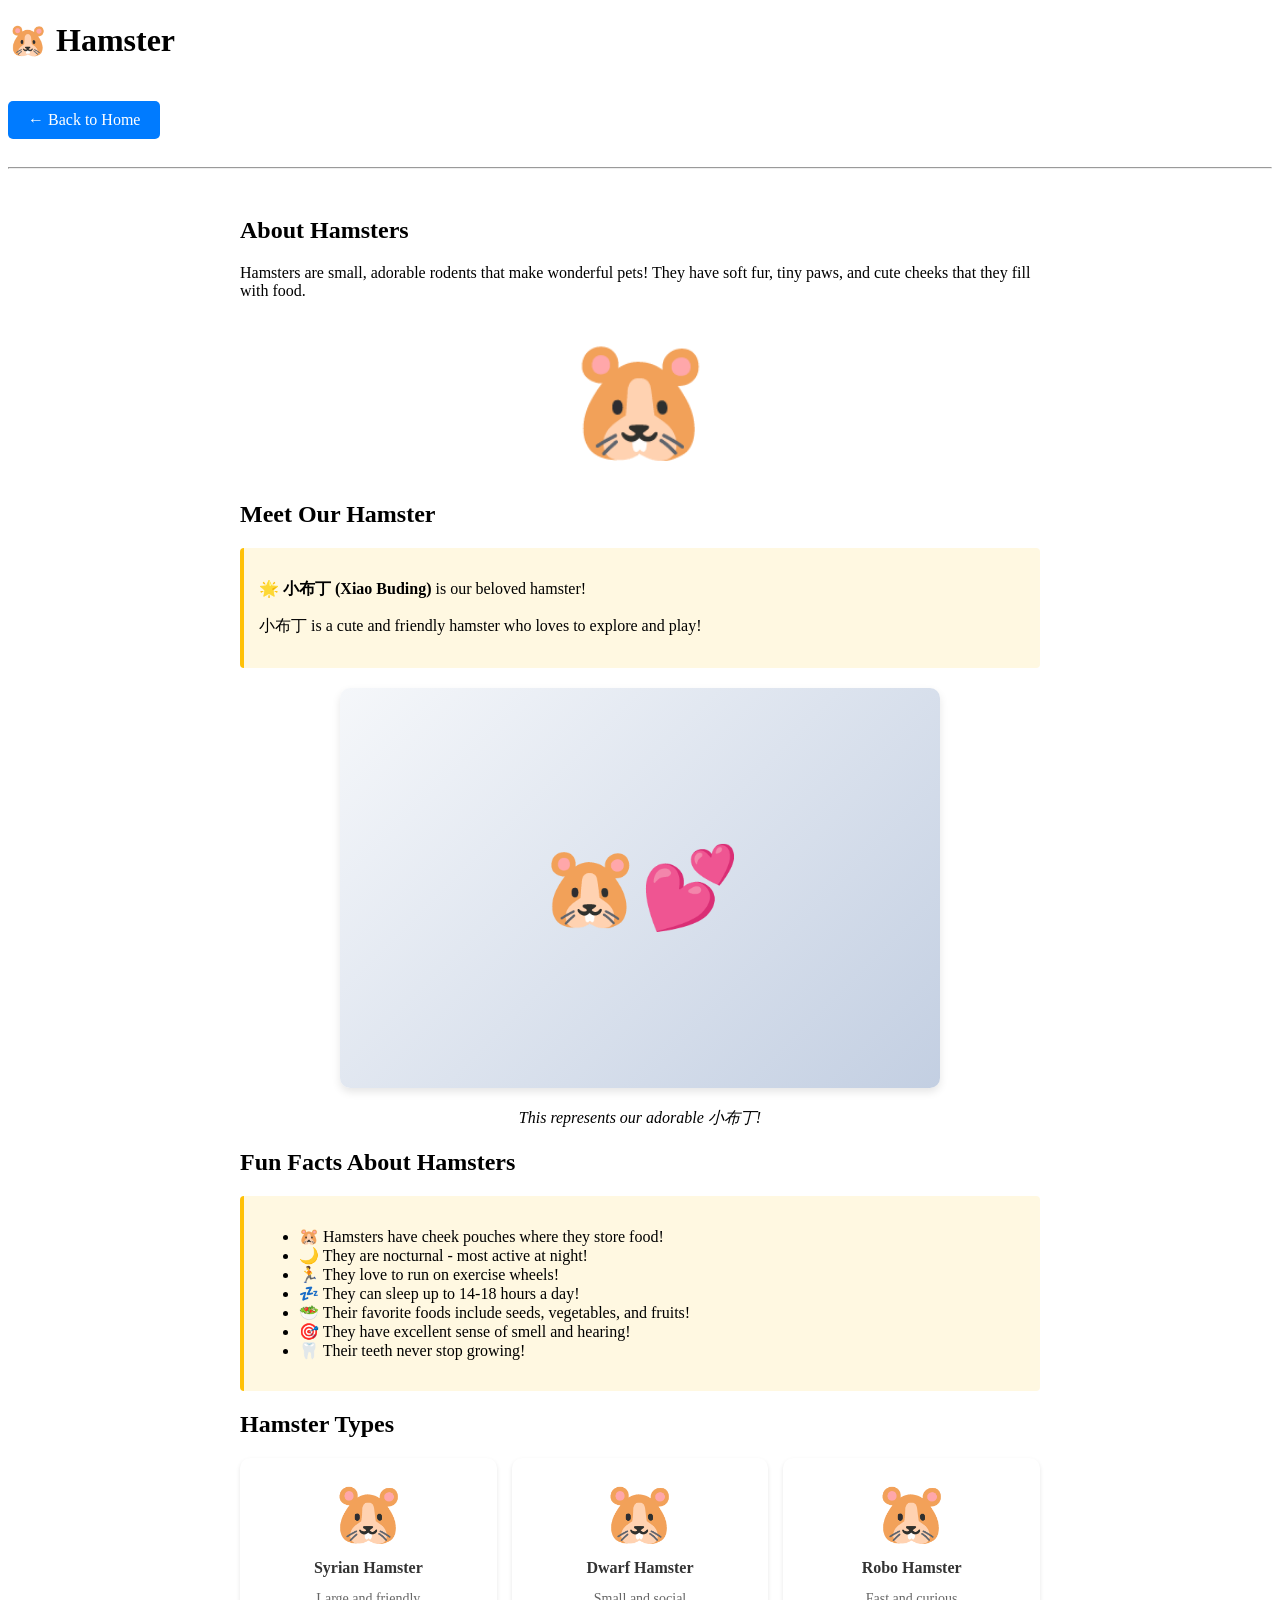
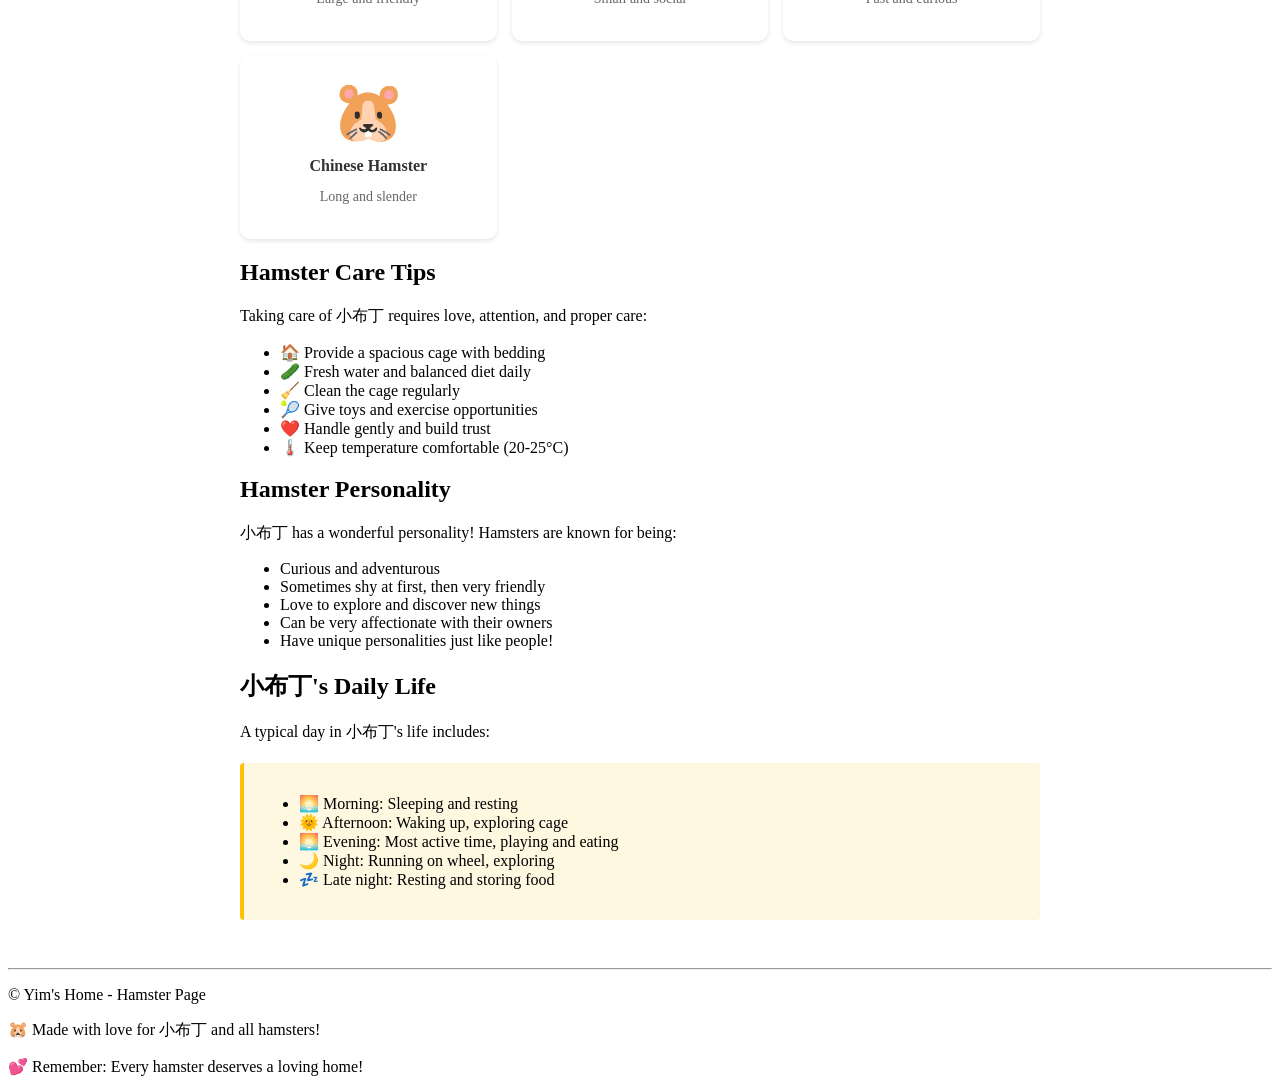
==== commit e1b9a98b: "Fix hamster page - use emoji instead of broken image links" ====
--- a/hamster/index.html
+++ b/hamster/index.html
@@ -14,31 +14,30 @@
       padding: 20px;
     }
     
-    .hamster-image {
+    .hamster-emoji {
+      font-size: 120px;
+      text-align: center;
+      margin: 30px 0;
+      animation: bounce 2s infinite;
+    }
+    
+    @keyframes bounce {
+      0%, 100% { transform: translateY(0); }
+      50% { transform: translateY(-20px); }
+    }
+    
+    .hamster-image-placeholder {
       width: 100%;
       max-width: 600px;
-      height: auto;
+      height: 400px;
+      background: linear-gradient(135deg, #f5f7fa 0%, #c3cfe2 100%);
       border-radius: 10px;
-      margin: 20px 0;
+      margin: 20px auto;
+      display: flex;
+      align-items: center;
+      justify-content: center;
+      font-size: 80px;
       box-shadow: 0 4px 8px rgba(0,0,0,0.1);
-    }
-    
-    .hamster-gallery {
-      display: grid;
-      grid-template-columns: repeat(auto-fit, minmax(200px, 1fr));
-      gap: 15px;
-      margin: 20px 0;
-    }
-    
-    .hamster-gallery img {
-      width: 100%;
-      height: auto;
-      border-radius: 8px;
-      transition: transform 0.3s ease;
-    }
-    
-    .hamster-gallery img:hover {
-      transform: scale(1.05);
     }
     
     .fact-box {
@@ -62,6 +61,36 @@
     .back-link:hover {
       background-color: #0056b3;
     }
+    
+    .hamster-gallery {
+      display: grid;
+      grid-template-columns: repeat(auto-fit, minmax(200px, 1fr));
+      gap: 15px;
+      margin: 20px 0;
+    }
+    
+    .hamster-card {
+      background: white;
+      border-radius: 10px;
+      padding: 20px;
+      text-align: center;
+      box-shadow: 0 2px 4px rgba(0,0,0,0.1);
+    }
+    
+    .hamster-card .emoji {
+      font-size: 60px;
+      margin-bottom: 10px;
+    }
+    
+    .hamster-card h4 {
+      margin: 10px 0;
+      color: #333;
+    }
+    
+    .hamster-card p {
+      font-size: 14px;
+      color: #666;
+    }
   </style>
 </head>
 
@@ -78,19 +107,20 @@
       <p>Hamsters are small, adorable rodents that make wonderful pets! They have soft fur, tiny paws, and cute cheeks that they fill with food.</p>
     </section>
 
+    <div class="hamster-emoji">🐹</div>
+
     <section>
       <h2>Meet Our Hamster</h2>
       <div class="fact-box">
         <p>🌟 <strong>小布丁 (Xiao Buding)</strong> is our beloved hamster!</p>
+        <p>小布丁 is a cute and friendly hamster who loves to explore and play!</p>
       </div>
       
-      <!-- Cute hamster image placeholder -->
-      <img 
-        src="https://images.unsplash.com/photo-1525097437325-696f7318c666?w=600&h=400&fit=crop" 
-        alt="Cute Hamster" 
-        class="hamster-image"
-      />
-      <p><em>Photo: A adorable hamster like 小布丁</em></p>
+      <!-- Cute hamster image placeholder with emoji -->
+      <div class="hamster-image-placeholder">
+        🐹💕
+      </div>
+      <p style="text-align: center;"><em>This represents our adorable 小布丁!</em></p>
     </section>
 
     <section>
@@ -102,17 +132,35 @@
           <li>🏃 They love to run on exercise wheels!</li>
           <li>💤 They can sleep up to 14-18 hours a day!</li>
           <li>🥗 Their favorite foods include seeds, vegetables, and fruits!</li>
+          <li>🎯 They have excellent sense of smell and hearing!</li>
+          <li>🦷 Their teeth never stop growing!</li>
         </ul>
       </div>
     </section>
 
     <section>
-      <h2>Hamster Gallery</h2>
+      <h2>Hamster Types</h2>
       <div class="hamster-gallery">
-        <img src="https://images.unsplash.com/photo-1518440464709-1157d8378438?w=300&h=300&fit=crop" alt="Cute Hamster 1">
-        <img src="https://images.unsplash.com/photo-1499349982488-36c006715f0c?w=300&h=300&fit=crop" alt="Cute Hamster 2">
-        <img src="https://images.unsplash.com/photo-1473725328174-d6d89e08d1f8?w=300&h=300&fit=crop" alt="Cute Hamster 3">
-        <img src="https://images.unsplash.com/photo-1515463138280-91ee598a7d3a?w=300&h=300&fit=crop" alt="Cute Hamster 4">
+        <div class="hamster-card">
+          <div class="emoji">🐹</div>
+          <h4>Syrian Hamster</h4>
+          <p>Large and friendly</p>
+        </div>
+        <div class="hamster-card">
+          <div class="emoji">🐹</div>
+          <h4>Dwarf Hamster</h4>
+          <p>Small and social</p>
+        </div>
+        <div class="hamster-card">
+          <div class="emoji">🐹</div>
+          <h4>Robo Hamster</h4>
+          <p>Fast and curious</p>
+        </div>
+        <div class="hamster-card">
+          <div class="emoji">🐹</div>
+          <h4>Chinese Hamster</h4>
+          <p>Long and slender</p>
+        </div>
       </div>
     </section>
 
@@ -125,6 +173,7 @@
         <li>🧹 Clean the cage regularly</li>
         <li>🎾 Give toys and exercise opportunities</li>
         <li>❤️ Handle gently and build trust</li>
+        <li>🌡️ Keep temperature comfortable (20-25°C)</li>
       </ul>
     </section>
 
@@ -136,7 +185,22 @@
         <li>Sometimes shy at first, then very friendly</li>
         <li>Love to explore and discover new things</li>
         <li>Can be very affectionate with their owners</li>
+        <li>Have unique personalities just like people!</li>
       </ul>
+    </section>
+
+    <section>
+      <h2>小布丁's Daily Life</h2>
+      <p>A typical day in 小布丁's life includes:</p>
+      <div class="fact-box">
+        <ul>
+          <li>🌅 Morning: Sleeping and resting</li>
+          <li>🌞 Afternoon: Waking up, exploring cage</li>
+          <li>🌅 Evening: Most active time, playing and eating</li>
+          <li>🌙 Night: Running on wheel, exploring</li>
+          <li>💤 Late night: Resting and storing food</li>
+        </ul>
+      </div>
     </section>
   </main>
 
@@ -144,6 +208,7 @@
     <hr />
     <p>&copy; Yim's Home - Hamster Page</p>
     <p>🐹 Made with love for 小布丁 and all hamsters!</p>
+    <p>💕 Remember: Every hamster deserves a loving home!</p>
   </footer>
 </body>
 
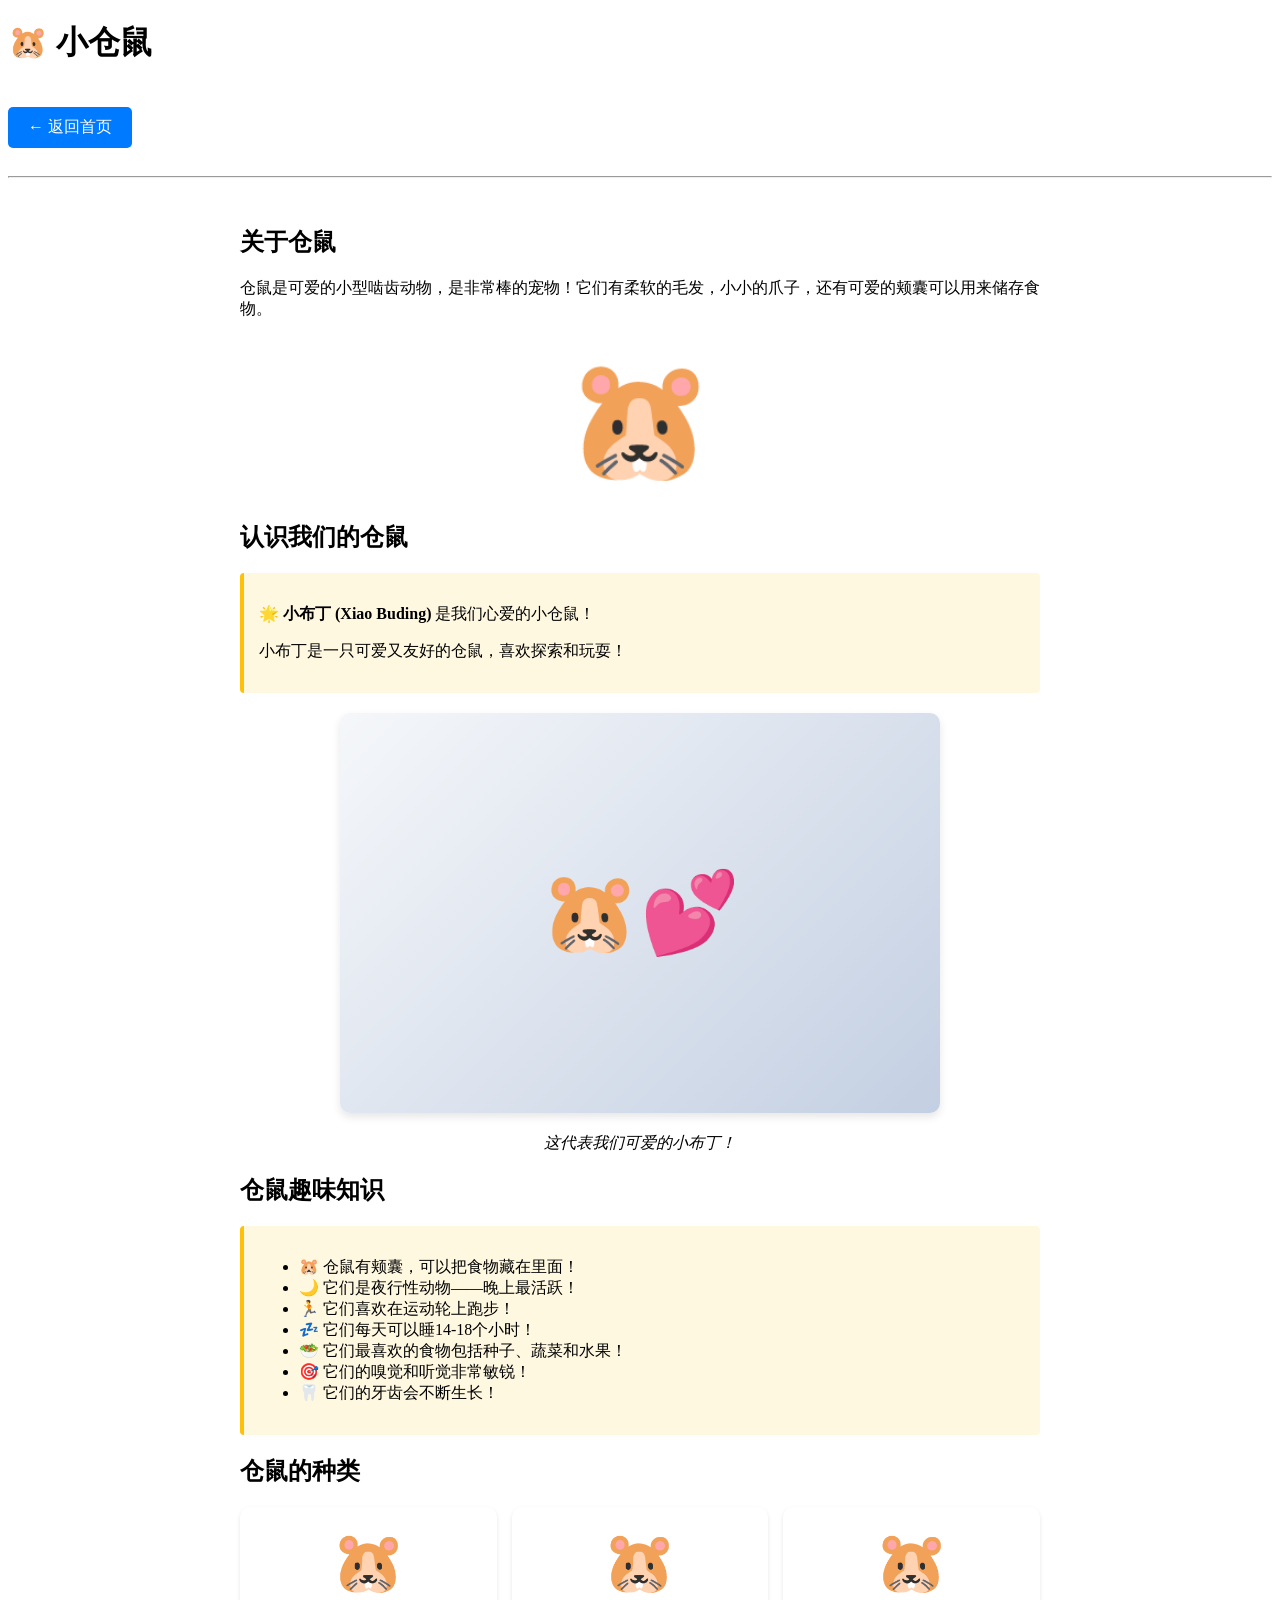
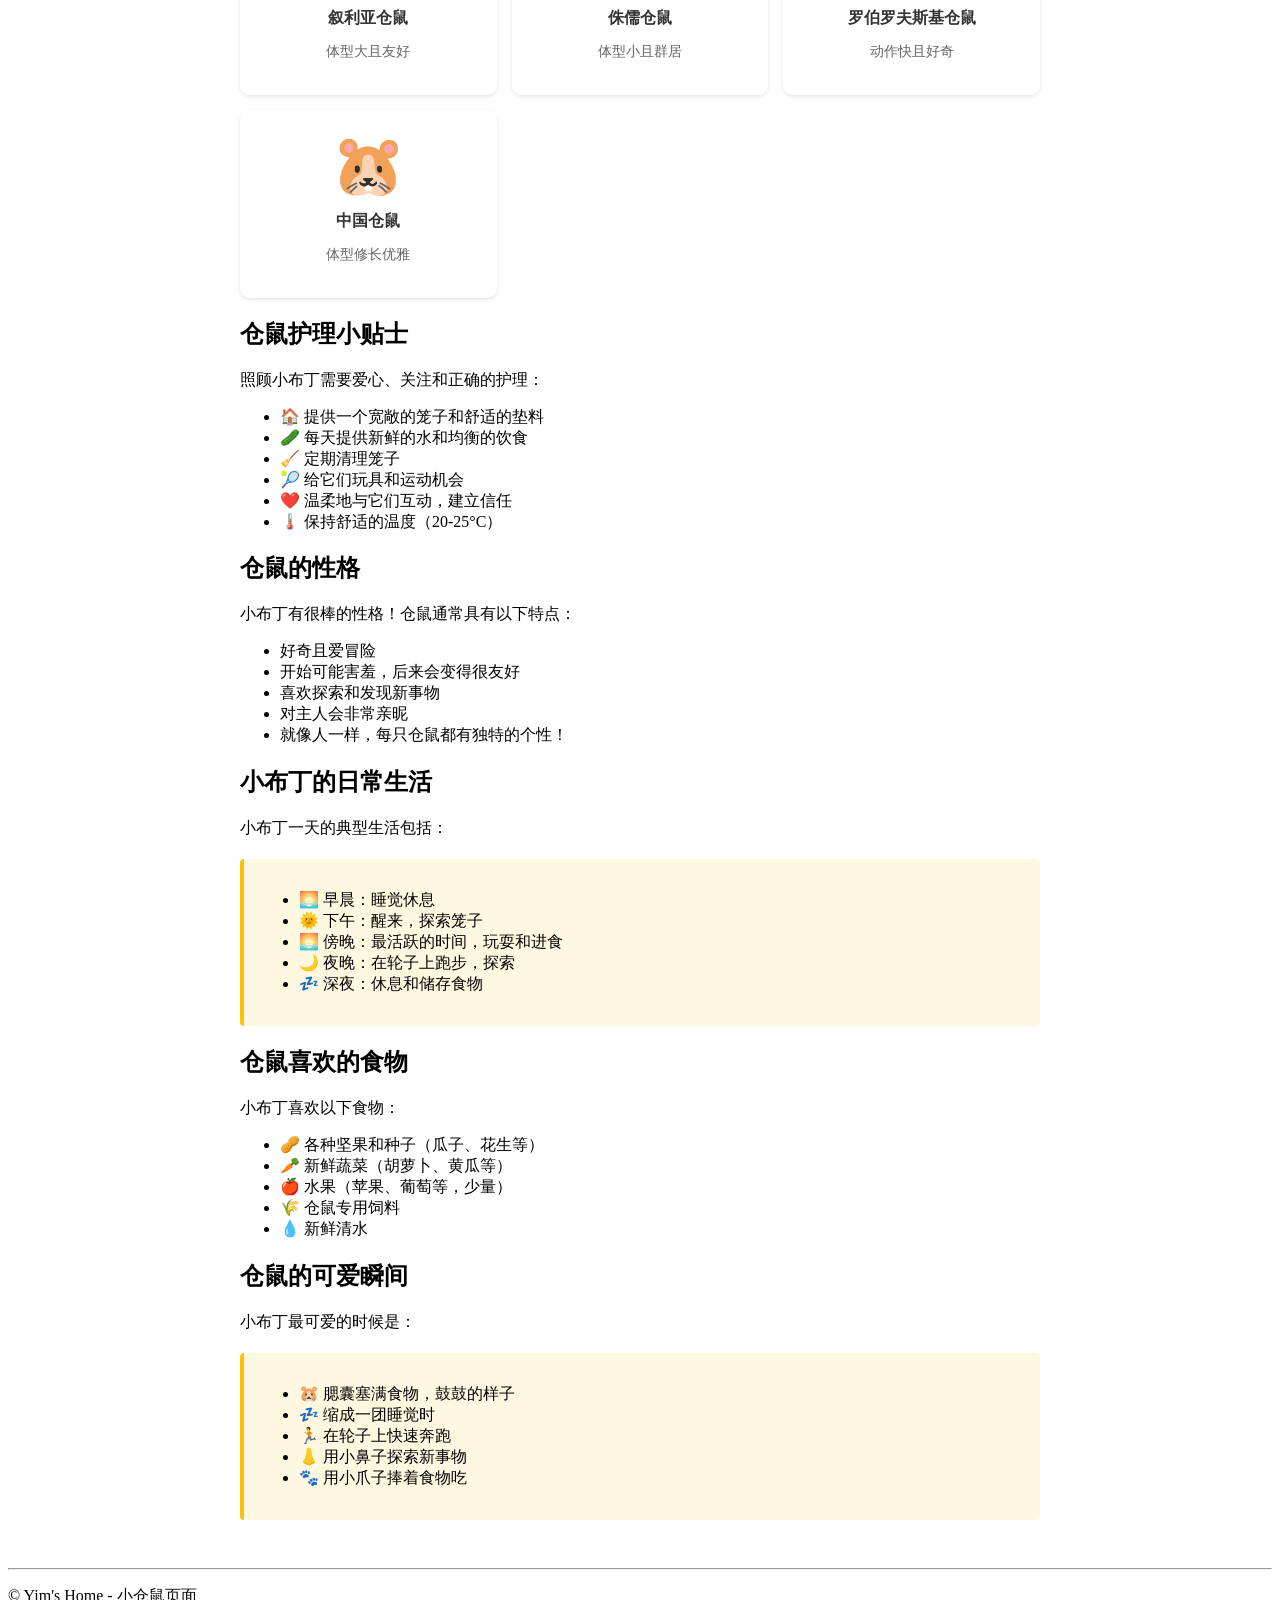
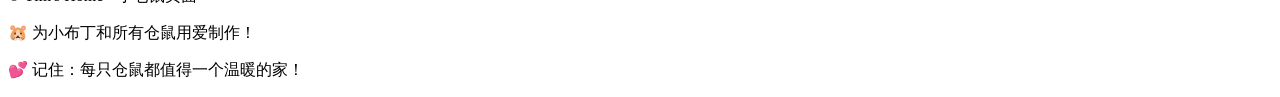
==== commit d6e454e2: "Update hamster page to Chinese version" ====
--- a/hamster/index.html
+++ b/hamster/index.html
@@ -1,8 +1,8 @@
 <!DOCTYPE html>
-<html lang="en">
+<html lang="zh-CN">
 
 <head>
-  <title>Hamster 🐹 - Yim's Home</title>
+  <title>小仓鼠 🐹 - Yim's Home</title>
   <meta charset="UTF-8">
   <meta name="viewport" content="width=device-width, initial-scale=1.0">
   <link rel="stylesheet" href="https://lsong.org/css/stylesheet.css">
@@ -96,109 +96,135 @@
 
 <body class="container">
   <header class="header">
-    <h1>🐹 Hamster</h1>
-    <a href="../" class="back-link">← Back to Home</a>
+    <h1>🐹 小仓鼠</h1>
+    <a href="../" class="back-link">← 返回首页</a>
     <hr />
   </header>
 
   <main class="hamster-container">
     <section>
-      <h2>About Hamsters</h2>
-      <p>Hamsters are small, adorable rodents that make wonderful pets! They have soft fur, tiny paws, and cute cheeks that they fill with food.</p>
+      <h2>关于仓鼠</h2>
+      <p>仓鼠是可爱的小型啮齿动物，是非常棒的宠物！它们有柔软的毛发，小小的爪子，还有可爱的颊囊可以用来储存食物。</p>
     </section>
 
     <div class="hamster-emoji">🐹</div>
 
     <section>
-      <h2>Meet Our Hamster</h2>
-      <div class="fact-box">
-        <p>🌟 <strong>小布丁 (Xiao Buding)</strong> is our beloved hamster!</p>
-        <p>小布丁 is a cute and friendly hamster who loves to explore and play!</p>
+      <h2>认识我们的仓鼠</h2>
+      <div class="fact-box">
+        <p>🌟 <strong>小布丁 (Xiao Buding)</strong> 是我们心爱的小仓鼠！</p>
+        <p>小布丁是一只可爱又友好的仓鼠，喜欢探索和玩耍！</p>
       </div>
       
-      <!-- Cute hamster image placeholder with emoji -->
+      <!-- 可爱的仓鼠图片占位符 -->
       <div class="hamster-image-placeholder">
         🐹💕
       </div>
-      <p style="text-align: center;"><em>This represents our adorable 小布丁!</em></p>
-    </section>
-
-    <section>
-      <h2>Fun Facts About Hamsters</h2>
+      <p style="text-align: center;"><em>这代表我们可爱的小布丁！</em></p>
+    </section>
+
+    <section>
+      <h2>仓鼠趣味知识</h2>
       <div class="fact-box">
         <ul>
-          <li>🐹 Hamsters have cheek pouches where they store food!</li>
-          <li>🌙 They are nocturnal - most active at night!</li>
-          <li>🏃 They love to run on exercise wheels!</li>
-          <li>💤 They can sleep up to 14-18 hours a day!</li>
-          <li>🥗 Their favorite foods include seeds, vegetables, and fruits!</li>
-          <li>🎯 They have excellent sense of smell and hearing!</li>
-          <li>🦷 Their teeth never stop growing!</li>
+          <li>🐹 仓鼠有颊囊，可以把食物藏在里面！</li>
+          <li>🌙 它们是夜行性动物——晚上最活跃！</li>
+          <li>🏃 它们喜欢在运动轮上跑步！</li>
+          <li>💤 它们每天可以睡14-18个小时！</li>
+          <li>🥗 它们最喜欢的食物包括种子、蔬菜和水果！</li>
+          <li>🎯 它们的嗅觉和听觉非常敏锐！</li>
+          <li>🦷 它们的牙齿会不断生长！</li>
         </ul>
       </div>
     </section>
 
     <section>
-      <h2>Hamster Types</h2>
+      <h2>仓鼠的种类</h2>
       <div class="hamster-gallery">
         <div class="hamster-card">
           <div class="emoji">🐹</div>
-          <h4>Syrian Hamster</h4>
-          <p>Large and friendly</p>
-        </div>
-        <div class="hamster-card">
-          <div class="emoji">🐹</div>
-          <h4>Dwarf Hamster</h4>
-          <p>Small and social</p>
-        </div>
-        <div class="hamster-card">
-          <div class="emoji">🐹</div>
-          <h4>Robo Hamster</h4>
-          <p>Fast and curious</p>
-        </div>
-        <div class="hamster-card">
-          <div class="emoji">🐹</div>
-          <h4>Chinese Hamster</h4>
-          <p>Long and slender</p>
-        </div>
-      </div>
-    </section>
-
-    <section>
-      <h2>Hamster Care Tips</h2>
-      <p>Taking care of 小布丁 requires love, attention, and proper care:</p>
+          <h4>叙利亚仓鼠</h4>
+          <p>体型大且友好</p>
+        </div>
+        <div class="hamster-card">
+          <div class="emoji">🐹</div>
+          <h4>侏儒仓鼠</h4>
+          <p>体型小且群居</p>
+        </div>
+        <div class="hamster-card">
+          <div class="emoji">🐹</div>
+          <h4>罗伯罗夫斯基仓鼠</h4>
+          <p>动作快且好奇</p>
+        </div>
+        <div class="hamster-card">
+          <div class="emoji">🐹</div>
+          <h4>中国仓鼠</h4>
+          <p>体型修长优雅</p>
+        </div>
+      </div>
+    </section>
+
+    <section>
+      <h2>仓鼠护理小贴士</h2>
+      <p>照顾小布丁需要爱心、关注和正确的护理：</p>
       <ul>
-        <li>🏠 Provide a spacious cage with bedding</li>
-        <li>🥒 Fresh water and balanced diet daily</li>
-        <li>🧹 Clean the cage regularly</li>
-        <li>🎾 Give toys and exercise opportunities</li>
-        <li>❤️ Handle gently and build trust</li>
-        <li>🌡️ Keep temperature comfortable (20-25°C)</li>
+        <li>🏠 提供一个宽敞的笼子和舒适的垫料</li>
+        <li>🥒 每天提供新鲜的水和均衡的饮食</li>
+        <li>🧹 定期清理笼子</li>
+        <li>🎾 给它们玩具和运动机会</li>
+        <li>❤️ 温柔地与它们互动，建立信任</li>
+        <li>🌡️ 保持舒适的温度（20-25°C）</li>
       </ul>
     </section>
 
     <section>
-      <h2>Hamster Personality</h2>
-      <p>小布丁 has a wonderful personality! Hamsters are known for being:</p>
+      <h2>仓鼠的性格</h2>
+      <p>小布丁有很棒的性格！仓鼠通常具有以下特点：</p>
       <ul>
-        <li>Curious and adventurous</li>
-        <li>Sometimes shy at first, then very friendly</li>
-        <li>Love to explore and discover new things</li>
-        <li>Can be very affectionate with their owners</li>
-        <li>Have unique personalities just like people!</li>
+        <li>好奇且爱冒险</li>
+        <li>开始可能害羞，后来会变得很友好</li>
+        <li>喜欢探索和发现新事物</li>
+        <li>对主人会非常亲昵</li>
+        <li>就像人一样，每只仓鼠都有独特的个性！</li>
       </ul>
     </section>
 
     <section>
-      <h2>小布丁's Daily Life</h2>
-      <p>A typical day in 小布丁's life includes:</p>
+      <h2>小布丁的日常生活</h2>
+      <p>小布丁一天的典型生活包括：</p>
       <div class="fact-box">
         <ul>
-          <li>🌅 Morning: Sleeping and resting</li>
-          <li>🌞 Afternoon: Waking up, exploring cage</li>
-          <li>🌅 Evening: Most active time, playing and eating</li>
-          <li>🌙 Night: Running on wheel, exploring</li>
-          <li>💤 Late night: Resting and storing food</li>
+          <li>🌅 早晨：睡觉休息</li>
+          <li>🌞 下午：醒来，探索笼子</li>
+          <li>🌅 傍晚：最活跃的时间，玩耍和进食</li>
+          <li>🌙 夜晚：在轮子上跑步，探索</li>
+          <li>💤 深夜：休息和储存食物</li>
+        </ul>
+      </div>
+    </section>
+
+    <section>
+      <h2>仓鼠喜欢的食物</h2>
+      <p>小布丁喜欢以下食物：</p>
+      <ul>
+        <li>🥜 各种坚果和种子（瓜子、花生等）</li>
+        <li>🥕 新鲜蔬菜（胡萝卜、黄瓜等）</li>
+        <li>🍎 水果（苹果、葡萄等，少量）</li>
+        <li>🌾 仓鼠专用饲料</li>
+        <li>💧 新鲜清水</li>
+      </ul>
+    </section>
+
+    <section>
+      <h2>仓鼠的可爱瞬间</h2>
+      <p>小布丁最可爱的时候是：</p>
+      <div class="fact-box">
+        <ul>
+          <li>🐹 腮囊塞满食物，鼓鼓的样子</li>
+          <li>💤 缩成一团睡觉时</li>
+          <li>🏃 在轮子上快速奔跑</li>
+          <li>👃 用小鼻子探索新事物</li>
+          <li>🐾 用小爪子捧着食物吃</li>
         </ul>
       </div>
     </section>
@@ -206,9 +232,9 @@
 
   <footer>
     <hr />
-    <p>&copy; Yim's Home - Hamster Page</p>
-    <p>🐹 Made with love for 小布丁 and all hamsters!</p>
-    <p>💕 Remember: Every hamster deserves a loving home!</p>
+    <p>&copy; Yim's Home - 小仓鼠页面</p>
+    <p>🐹 为小布丁和所有仓鼠用爱制作！</p>
+    <p>💕 记住：每只仓鼠都值得一个温暖的家！</p>
   </footer>
 </body>
 
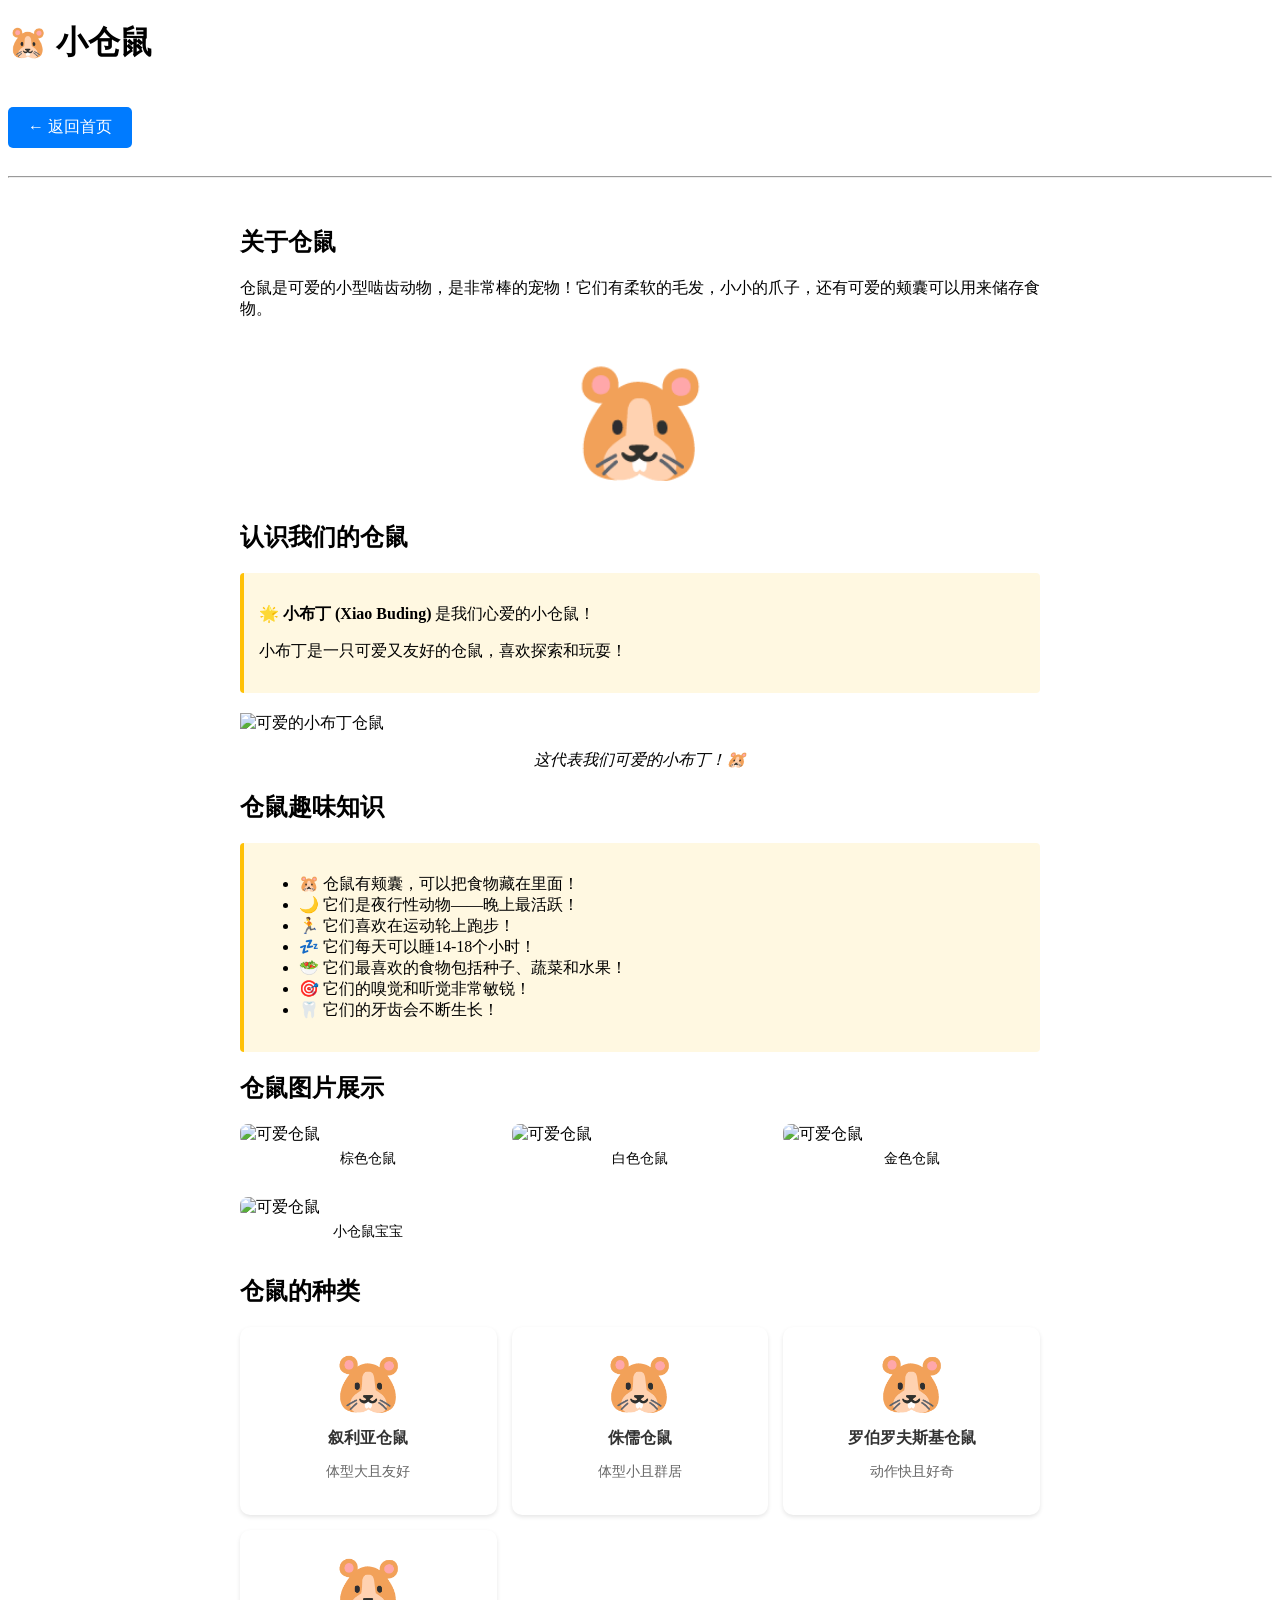
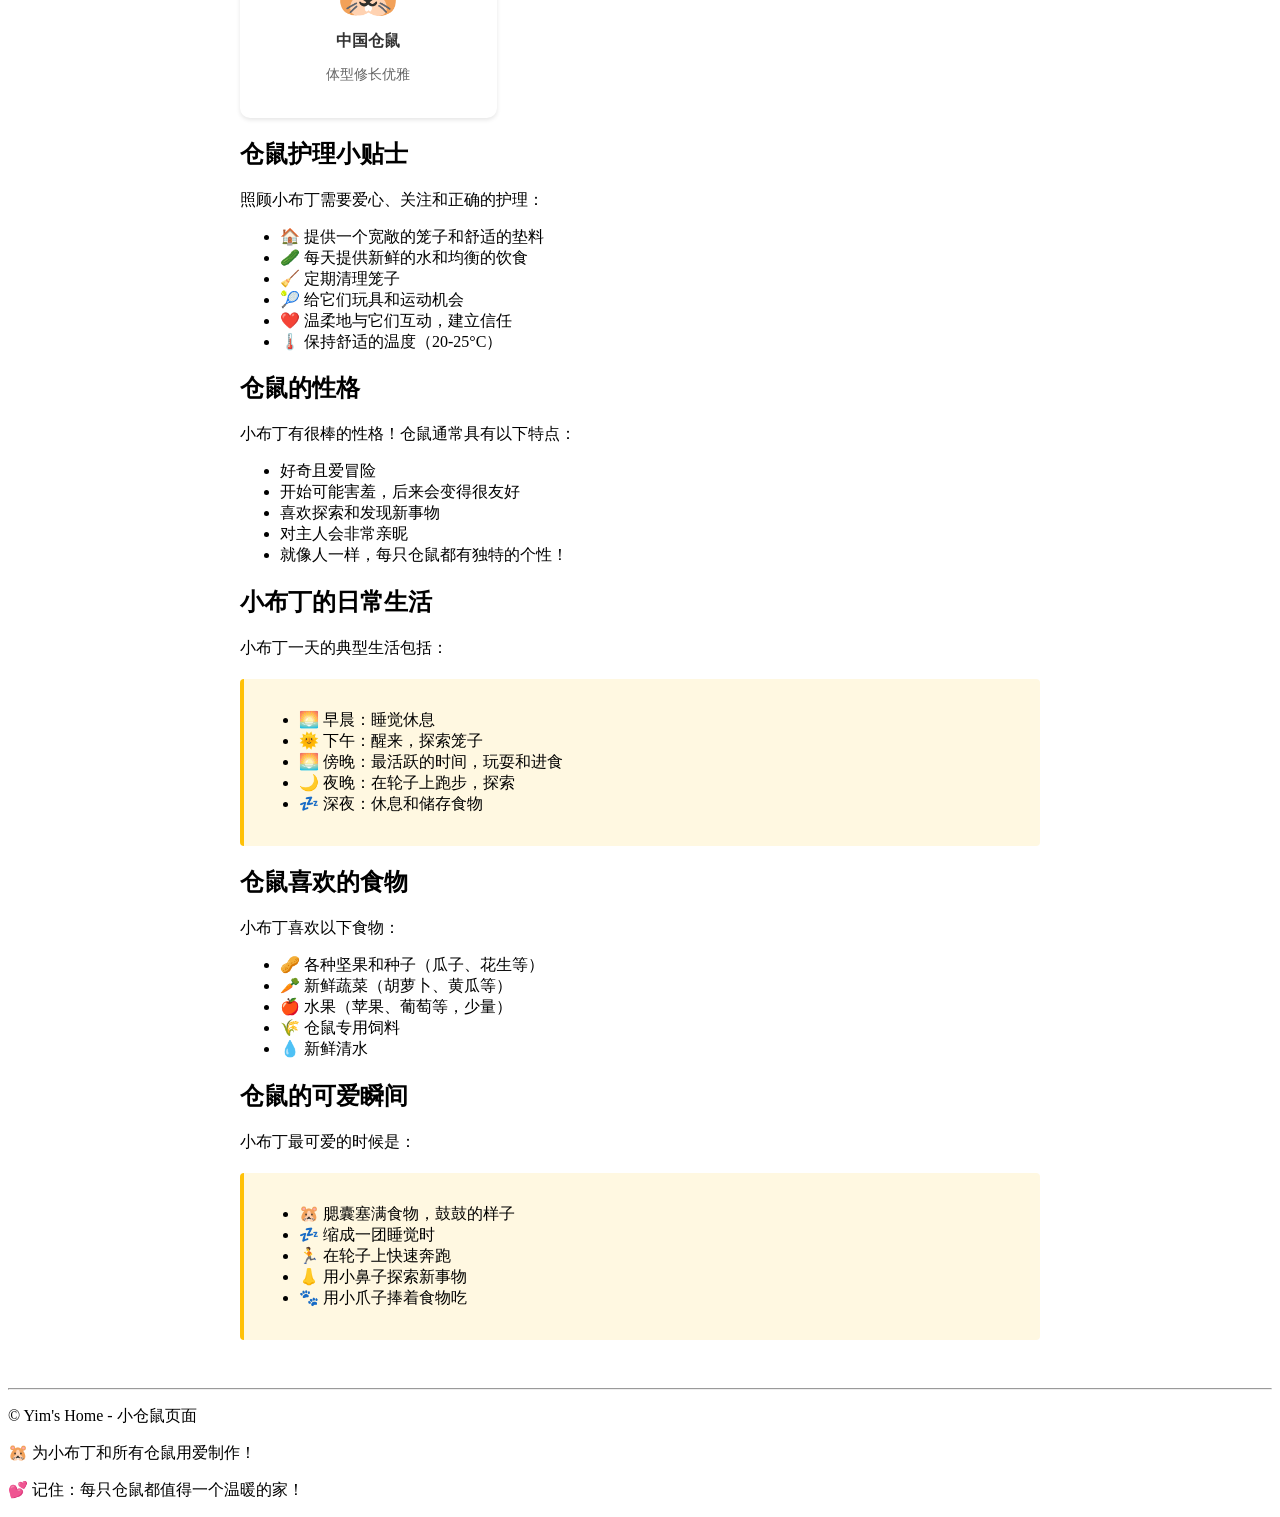
==== commit bb8287c5: "Update hamster page with real photos from Unsplash API" ====
--- a/hamster/index.html
+++ b/hamster/index.html
@@ -116,11 +116,13 @@
         <p>小布丁是一只可爱又友好的仓鼠，喜欢探索和玩耍！</p>
       </div>
       
-      <!-- 可爱的仓鼠图片占位符 -->
-      <div class="hamster-image-placeholder">
-        🐹💕
-      </div>
-      <p style="text-align: center;"><em>这代表我们可爱的小布丁！</em></p>
+      <!-- 可爱的仓鼠图片 -->
+      <img 
+        src="https://images.unsplash.com/photo-1425082661705-1834bfd09dca?crop=entropy&cs=tinysrgb&fit=max&fm=jpg&ixlib=rb-4.1.0&q=80&w=800" 
+        alt="可爱的小布丁仓鼠" 
+        class="hamster-image"
+      />
+      <p style="text-align: center;"><em>这代表我们可爱的小布丁！🐹</em></p>
     </section>
 
     <section>
@@ -135,6 +137,28 @@
           <li>🎯 它们的嗅觉和听觉非常敏锐！</li>
           <li>🦷 它们的牙齿会不断生长！</li>
         </ul>
+      </div>
+    </section>
+
+    <section>
+      <h2>仓鼠图片展示</h2>
+      <div class="hamster-gallery">
+        <div>
+          <img src="https://images.unsplash.com/photo-1425082661705-1834bfd09dca?crop=entropy&cs=tinysrgb&fit=max&fm=jpg&ixlib=rb-4.1.0&q=80&w=400" alt="可爱仓鼠" style="border-radius: 8px; width: 100%;">
+          <p style="text-align: center; font-size: 14px; margin-top: 5px;">棕色仓鼠</p>
+        </div>
+        <div>
+          <img src="https://images.unsplash.com/photo-1583743814966-8936f5b7be1a?crop=entropy&cs=tinysrgb&fit=max&fm=jpg&ixlib=rb-4.1.0&q=80&w=400" alt="可爱仓鼠" style="border-radius: 8px; width: 100%;">
+          <p style="text-align: center; font-size: 14px; margin-top: 5px;">白色仓鼠</p>
+        </div>
+        <div>
+          <img src="https://images.unsplash.com/photo-1527592823122-046e388e1d36?crop=entropy&cs=tinysrgb&fit=max&fm=jpg&ixlib=rb-4.1.0&q=80&w=400" alt="可爱仓鼠" style="border-radius: 8px; width: 100%;">
+          <p style="text-align: center; font-size: 14px; margin-top: 5px;">金色仓鼠</p>
+        </div>
+        <div>
+          <img src="https://images.unsplash.com/photo-1585110396000-c9c36e6b0c6f?crop=entropy&cs=tinysrgb&fit=max&fm=jpg&ixlib=rb-4.1.0&q=80&w=400" alt="可爱仓鼠" style="border-radius: 8px; width: 100%;">
+          <p style="text-align: center; font-size: 14px; margin-top: 5px;">小仓鼠宝宝</p>
+        </div>
       </div>
     </section>
 
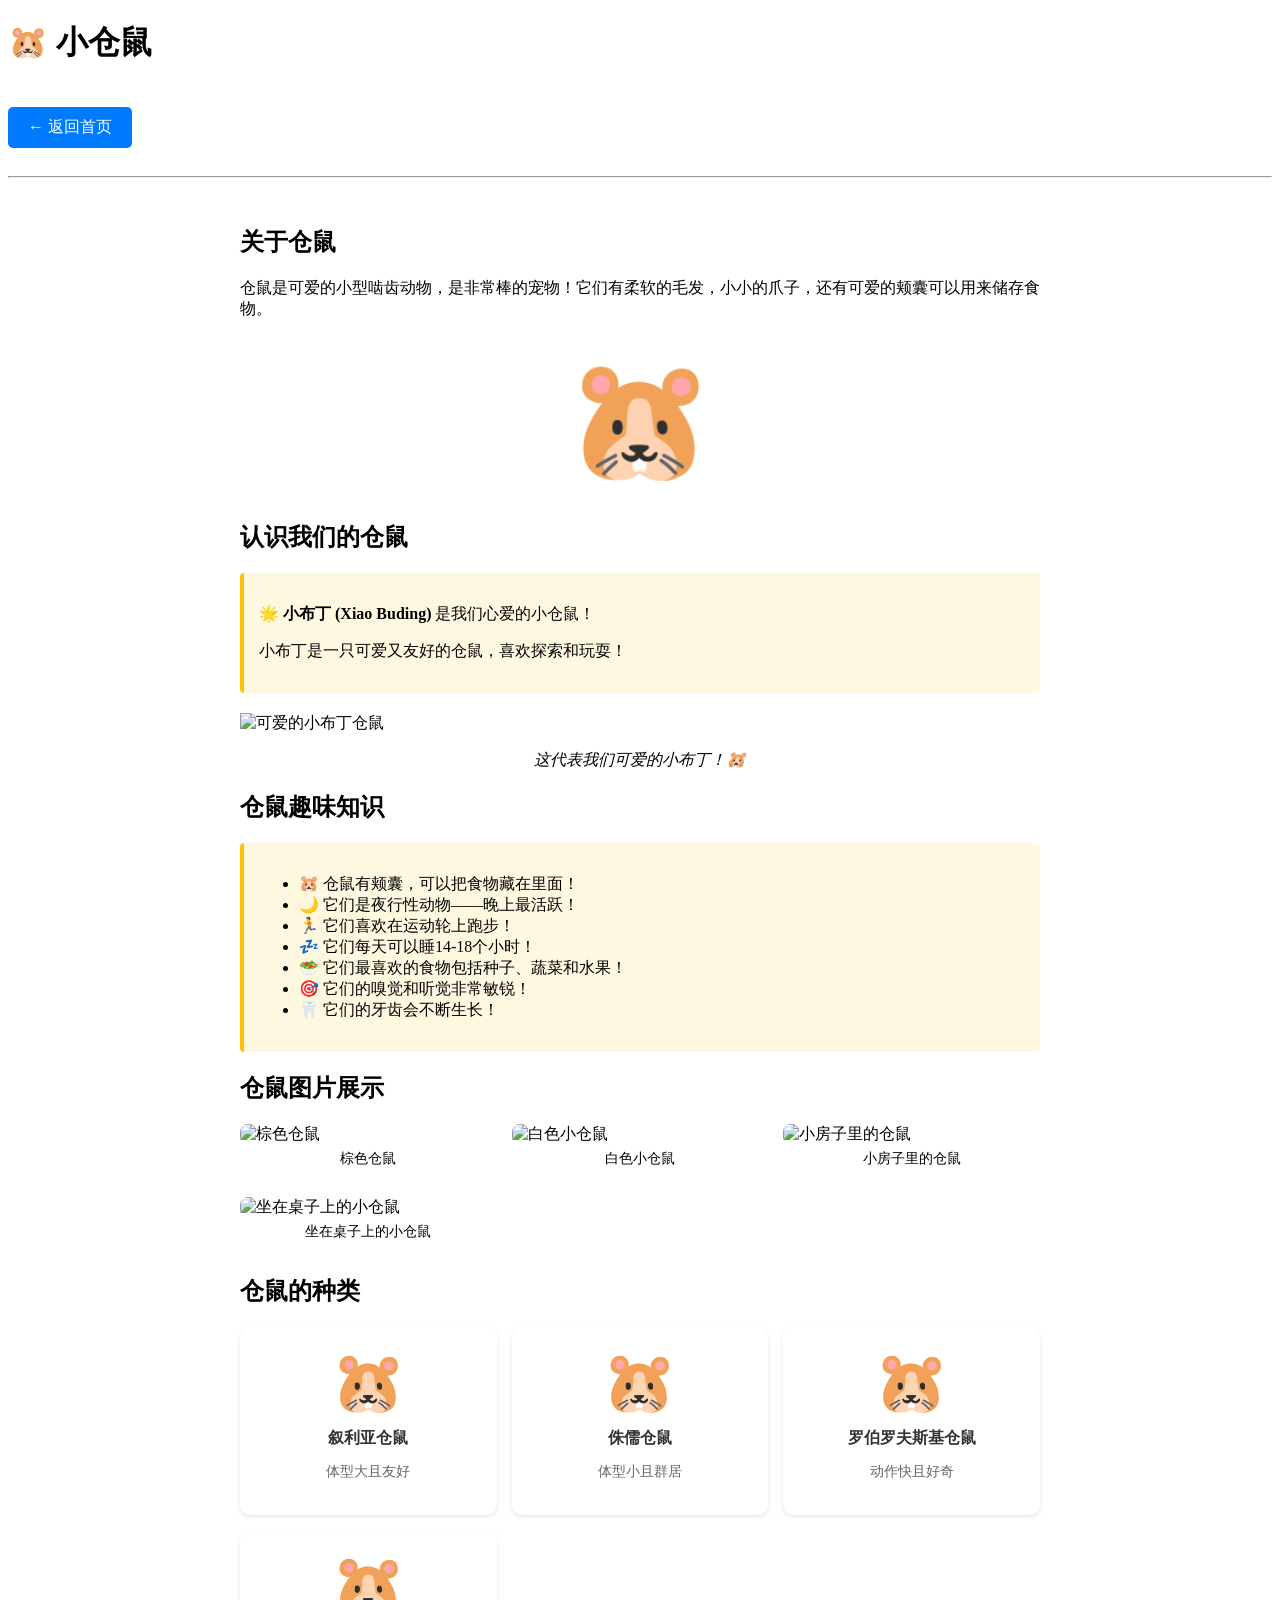
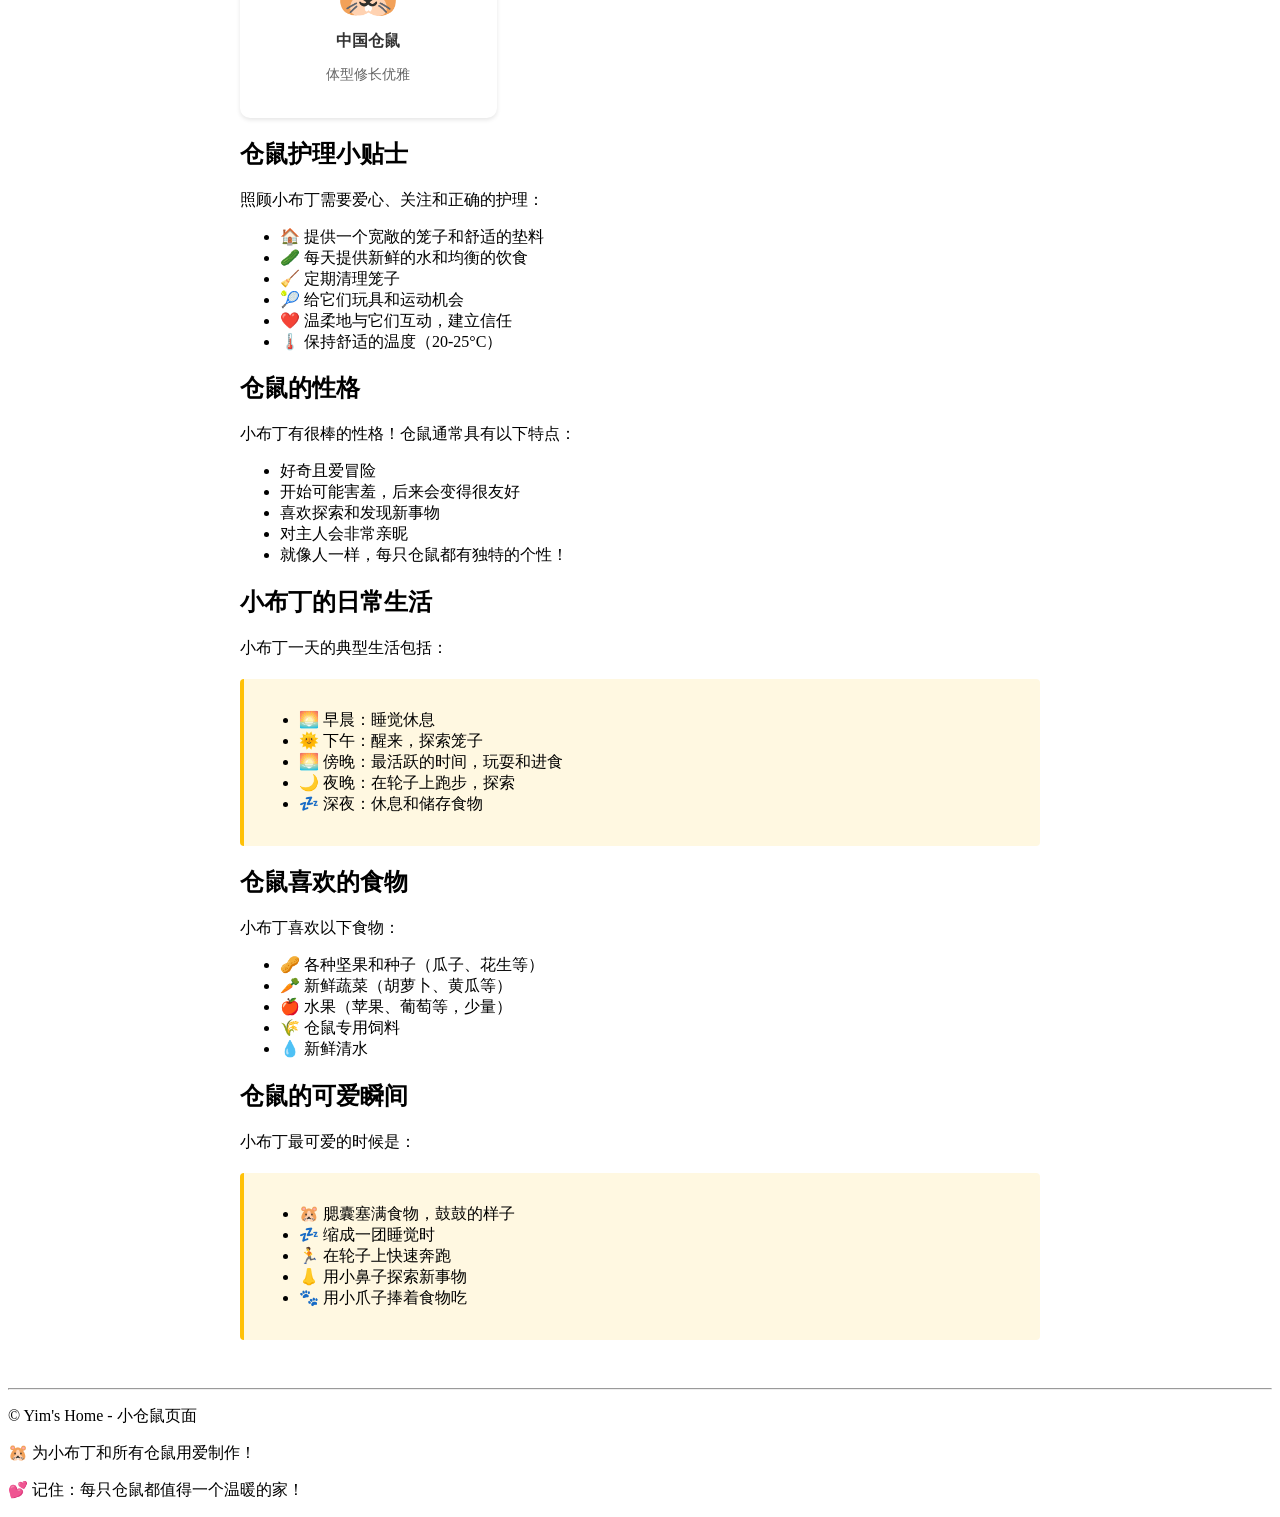
==== commit abd77452: "Fix hamster page with verified Unsplash images" ====
--- a/hamster/index.html
+++ b/hamster/index.html
@@ -144,20 +144,20 @@
       <h2>仓鼠图片展示</h2>
       <div class="hamster-gallery">
         <div>
-          <img src="https://images.unsplash.com/photo-1425082661705-1834bfd09dca?crop=entropy&cs=tinysrgb&fit=max&fm=jpg&ixlib=rb-4.1.0&q=80&w=400" alt="可爱仓鼠" style="border-radius: 8px; width: 100%;">
+          <img src="https://images.unsplash.com/photo-1425082661705-1834bfd09dca?crop=entropy&cs=tinysrgb&fit=max&fm=jpg&ixid=M3w0NTMzMTR8MHwxfHNlYXJjaHwxfHxoYW1zdGVyfGVufDB8fHx8MTc3MDQ3ODMyNHww&ixlib=rb-4.1.0&q=80&w=400" alt="棕色仓鼠" style="border-radius: 8px; width: 100%;">
           <p style="text-align: center; font-size: 14px; margin-top: 5px;">棕色仓鼠</p>
         </div>
         <div>
-          <img src="https://images.unsplash.com/photo-1583743814966-8936f5b7be1a?crop=entropy&cs=tinysrgb&fit=max&fm=jpg&ixlib=rb-4.1.0&q=80&w=400" alt="可爱仓鼠" style="border-radius: 8px; width: 100%;">
-          <p style="text-align: center; font-size: 14px; margin-top: 5px;">白色仓鼠</p>
-        </div>
-        <div>
-          <img src="https://images.unsplash.com/photo-1527592823122-046e388e1d36?crop=entropy&cs=tinysrgb&fit=max&fm=jpg&ixlib=rb-4.1.0&q=80&w=400" alt="可爱仓鼠" style="border-radius: 8px; width: 100%;">
-          <p style="text-align: center; font-size: 14px; margin-top: 5px;">金色仓鼠</p>
-        </div>
-        <div>
-          <img src="https://images.unsplash.com/photo-1585110396000-c9c36e6b0c6f?crop=entropy&cs=tinysrgb&fit=max&fm=jpg&ixlib=rb-4.1.0&q=80&w=400" alt="可爱仓鼠" style="border-radius: 8px; width: 100%;">
-          <p style="text-align: center; font-size: 14px; margin-top: 5px;">小仓鼠宝宝</p>
+          <img src="https://images.unsplash.com/photo-1584553421349-3557471bed79?crop=entropy&cs=tinysrgb&fit=max&fm=jpg&ixid=M3w0NTMzMTR8MHwxfHNlYXJjaHwyfHxoYW1zdGVyfGVufDB8fHx8MTc3MDQ3ODMyNHww&ixlib=rb-4.1.0&q=80&w=400" alt="白色小仓鼠" style="border-radius: 8px; width: 100%;">
+          <p style="text-align: center; font-size: 14px; margin-top: 5px;">白色小仓鼠</p>
+        </div>
+        <div>
+          <img src="https://images.unsplash.com/photo-1676918555382-fcd06a483e25?crop=entropy&cs=tinysrgb&fit=max&fm=jpg&ixid=M3w0NTMzMTR8MHwxfHNlYXJjaHwzfHxoYW1zdGVyfGVufDB8fHx8MTc3MDQ3ODMyNHww&ixlib=rb-4.1.0&q=80&w=400" alt="小房子里的仓鼠" style="border-radius: 8px; width: 100%;">
+          <p style="text-align: center; font-size: 14px; margin-top: 5px;">小房子里的仓鼠</p>
+        </div>
+        <div>
+          <img src="https://images.unsplash.com/photo-1721327900411-b315dce4388e?crop=entropy&cs=tinysrgb&fit=max&fm=jpg&ixid=M3w0NTMzMTR8MHwxfHNlYXJjaHw0fHxoYW1zdGVyfGVufDB8fHx8MTc3MDQ3ODMyNHww&ixlib=rb-4.1.0&q=80&w=400" alt="坐在桌子上的小仓鼠" style="border-radius: 8px; width: 100%;">
+          <p style="text-align: center; font-size: 14px; margin-top: 5px;">坐在桌子上的小仓鼠</p>
         </div>
       </div>
     </section>
